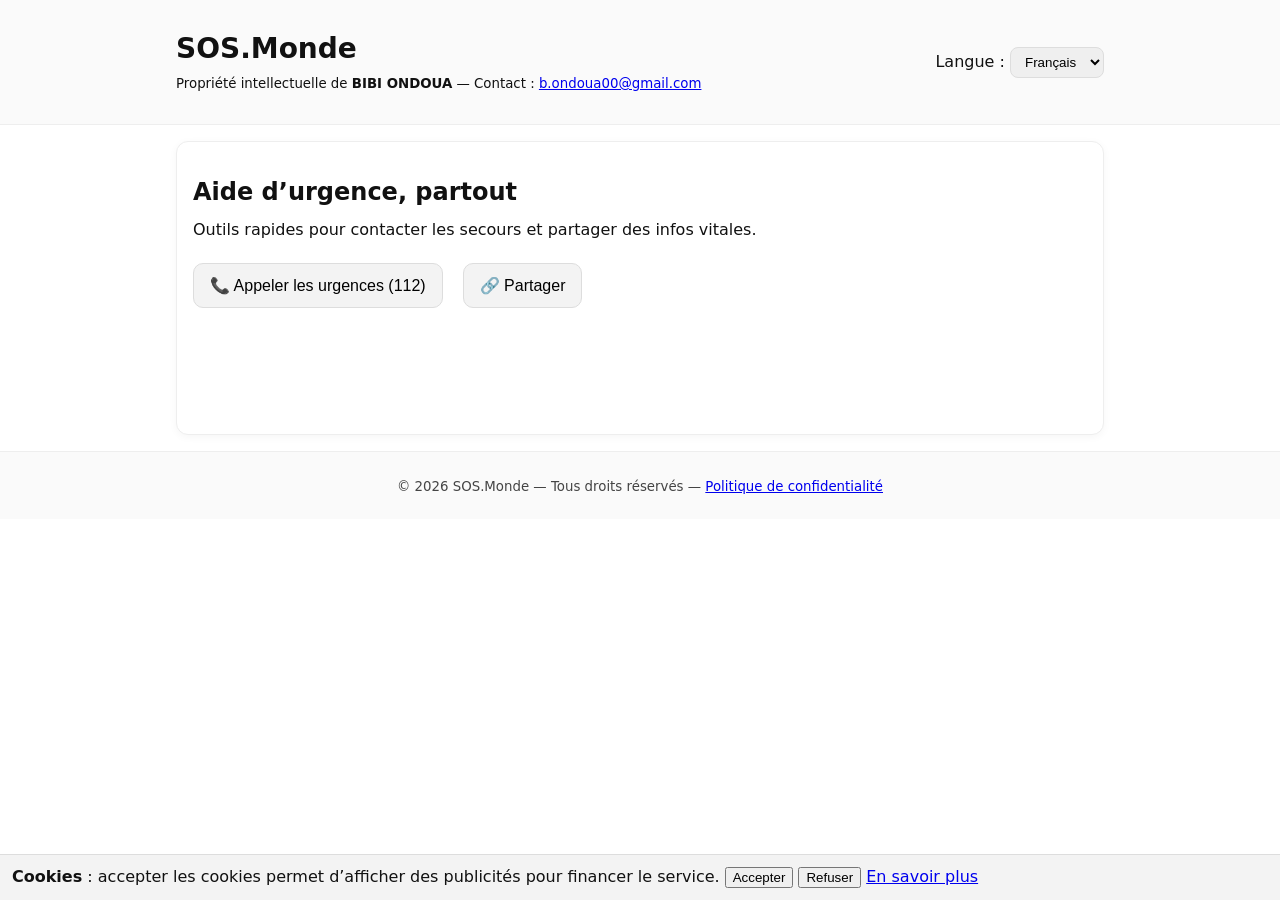
==== index.html @ e21b8f2f "Add files via upload" ====
<!doctype html>
<html lang="fr">
<head>
  <meta charset="utf-8" />
  <meta name="viewport" content="width=device-width, initial-scale=1" />
  <title>SOS.Monde – Aide d’urgence</title>
  <meta name="description" content="PWA d’urgence multilingue pour contacter rapidement les secours et partager des infos essentielles." />

  <!-- PWA -->
  <link rel="manifest" href="manifest.webmanifest">
  <meta name="theme-color" content="#ffffff">
  <link rel="icon" href="icons/icon-192.png">

  <!-- Vérifications Google (collez ici quand vous les aurez) -->
  <!-- <meta name="google-site-verification" content="COLLEZ_LE_CODE_ICI"> -->
  <!-- <meta name="google-adsense-account" content="ca-pub-XXXXXXXXXXXXXXXX"> -->

  <style>
    :root { color-scheme: light; }
    * { box-sizing: border-box; }
    body {
      margin: 0;
      font-family: system-ui, -apple-system, Segoe UI, Roboto, Arial, sans-serif;
      background: #ffffff;
      color: #111;
    }
    header {
      padding: 16px;
      border-bottom: 1px solid #eee;
      background: #fafafa;
    }
    .container { max-width: 960px; margin: 0 auto; padding: 16px; }
    h1 { margin: 0 0 8px; font-size: 28px; }
    main { padding: 24px 16px; }
    .card {
      background: #fff;
      border: 1px solid #eee;
      border-radius: 12px;
      padding: 16px;
      box-shadow: 0 2px 8px rgba(0,0,0,0.04);
    }
    button.primary {
      display: inline-block;
      margin: 8px 8px 0 0;
      padding: 12px 16px;
      font-size: 16px;
      border-radius: 10px;
      border: 1px solid #ddd;
      background: #f3f3f3;
      cursor: pointer;
    }
    button.primary:active { transform: translateY(1px); }
    footer {
      padding: 24px 16px;
      border-top: 1px solid #eee;
      color: #444;
      background: #fafafa;
      text-align: center;
    }
    #ads-area { min-height: 90px; }
    select { padding: 6px 10px; border-radius: 8px; border: 1px solid #ddd; }
    .row { display: flex; gap: 12px; flex-wrap: wrap; }
  </style>
</head>
<body>
  <header>
    <div class="container row" style="justify-content: space-between; align-items: center;">
      <div>
        <h1>SOS.Monde</h1>
        <small>Propriété intellectuelle de <strong>BIBI ONDOUA</strong> —
          Contact : <a href="mailto:b.ondoua00@gmail.com">b.ondoua00@gmail.com</a></small>
      </div>
      <div>
        <label for="lang">Langue :</label>
        <select id="lang" aria-label="Choisir la langue">
          <option value="fr" selected>Français</option>
          <option value="en">English</option>
          <option value="zh">中文</option>
          <option value="ja">日本語</option>
        </select>
      </div>
    </div>
  </header>

  <main class="container">
    <div class="card">
      <h2 id="t-title"></h2>
      <p id="t-desc" style="margin-top:-6px;"></p>

      <div class="row">
        <button class="primary" onclick="window.location.href='tel:112'">📞 Appeler les urgences (112)</button>
        <button class="primary" onclick="navigator.share ? navigator.share({title:'SOS.Monde', url:location.href}) : alert('Le partage n’est pas supporté par ce navigateur');">🔗 Partager</button>
      </div>

      <div id="ads-area" style="margin-top:20px;">
        <!-- Espace pub — AdSense ne se chargera que si l’utilisateur accepte le consentement ci-dessous -->
      </div>
    </div>
  </main>

  <footer>
    <small>&copy; <span id="year"></span> SOS.Monde — Tous droits réservés —
      <a href="privacy.html">Politique de confidentialité</a></small>
  </footer>

  <!-- i18n très simple -->
  <script>
    const i18n = {
      fr: { title: "Aide d’urgence, partout", desc: "Outils rapides pour contacter les secours et partager des infos vitales." },
      en: { title: "Emergency help, everywhere", desc: "Fast tools to contact emergency services and share vital info." },
      zh: { title: "全球紧急援助", desc: "快速联系急救服务，分享关键信息。" },
      ja: { title: "世界中で使える緊急支援", desc: "緊急連絡と重要情報の共有をすばやく。" }
    };
    function applyLang(l) {
      const t = i18n[l] || i18n.fr;
      document.getElementById('t-title').textContent = t.title;
      document.getElementById('t-desc').textContent  = t.desc;
      document.documentElement.lang = l;
      localStorage.setItem('lang', l);
    }
    const select = document.getElementById('lang');
    select.addEventListener('change', e => applyLang(e.target.value));
    applyLang(localStorage.getItem('lang') || 'fr');
    document.getElementById('year').textContent = new Date().getFullYear();
  </script>

  <!-- CMP minimal (consentement cookies) -->
  <div id="cmp" style="position:fixed;left:0;right:0;bottom:0;padding:12px;background:#f3f3f3;border-top:1px solid #ddd;display:none;">
    <strong>Cookies</strong> : accepter les cookies permet d’afficher des publicités pour financer le service.
    <button id="cmp-accept">Accepter</button>
    <button id="cmp-reject">Refuser</button>
    <a href="privacy.html">En savoir plus</a>
  </div>
  <script>
    const CMP_KEY = "sosmonde-consent";
    const consent = localStorage.getItem(CMP_KEY);
    const cmp = document.getElementById('cmp');
    if (consent === null) cmp.style.display = 'block';

    document.getElementById('cmp-accept').onclick = () => {
      localStorage.setItem(CMP_KEY, 'granted');
      cmp.style.display = 'none';
      loadAds();
    };
    document.getElementById('cmp-reject').onclick = () => {
      localStorage.setItem(CMP_KEY, 'denied');
      cmp.style.display = 'none';
    };

    // Charge AdSense UNIQUEMENT si consentement
    function loadAds() {
      if (localStorage.getItem(CMP_KEY) !== 'granted') return;
      const s = document.createElement('script');
      s.async = true;
      // Remplacez par votre ID AdSense : ca-pub-xxxxxxxxxxxxxxxx
      s.src = "https://pagead2.googlesyndication.com/pagead/js/adsbygoogle.js?client=ca-pub-XXXXXXXXXXXXXXXX";
      s.crossOrigin = "anonymous";
      document.head.appendChild(s);

      const ins = document.createElement('ins');
      ins.className = "adsbygoogle";
      ins.style.display = "block";
      // Remplacez par vos identifiants réels
      ins.setAttribute("data-ad-client", "ca-pub-XXXXXXXXXXXXXXXX");
      ins.setAttribute("data-ad-slot", "0000000000");
      ins.setAttribute("data-ad-format", "auto");
      ins.setAttribute("data-full-width-responsive", "true");
      document.getElementById('ads-area').appendChild(ins);

      (window.adsbygoogle = window.adsbygoogle || []).push({});
    }
    loadAds();
  </script>

  <!-- Service Worker (PWA / mode hors-ligne) -->
  <script>
    if ('serviceWorker' in navigator) {
      window.addEventListener('load', () => navigator.serviceWorker.register('sw.js'));
    }
  </script>
</body>
</html>
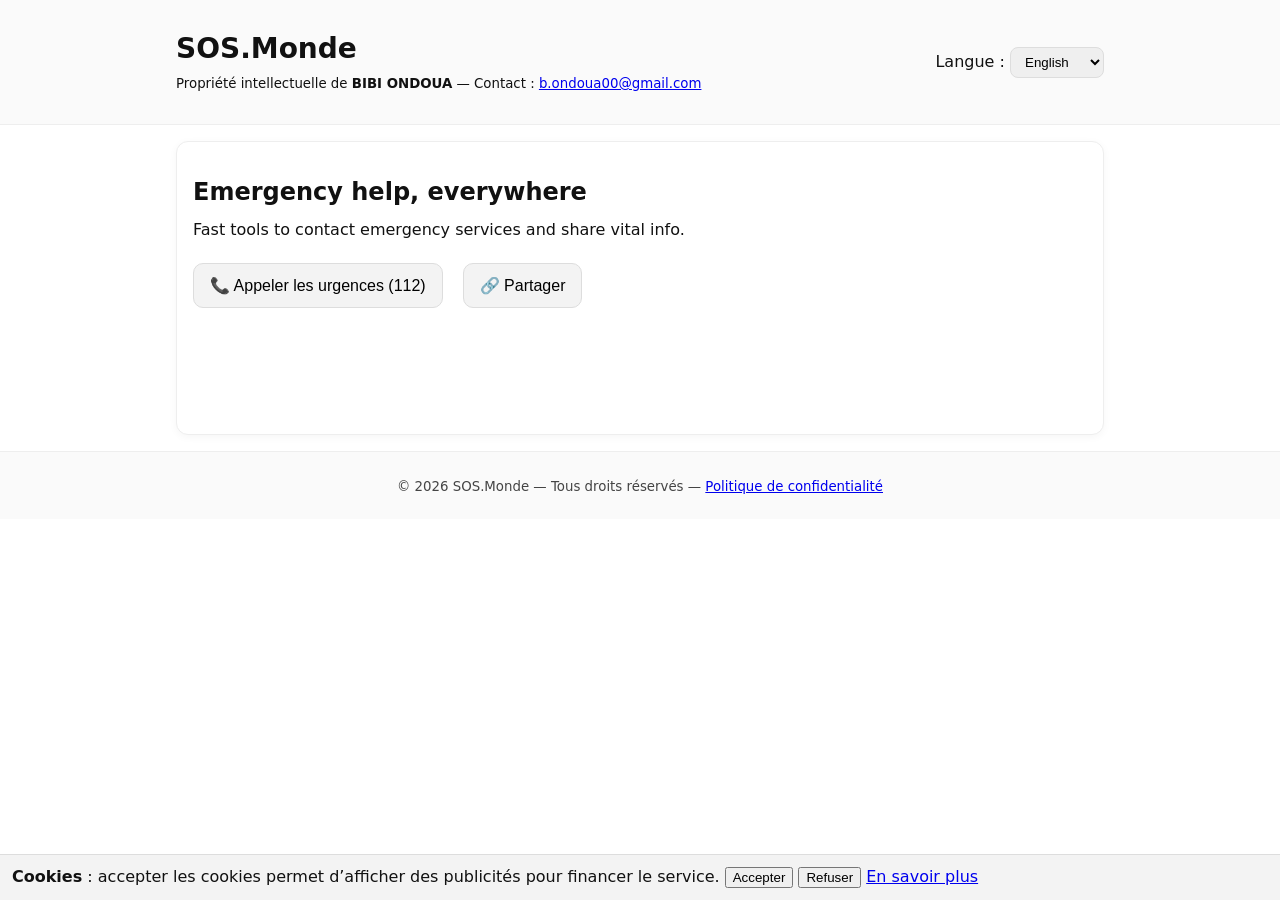
==== commit 2b8bf88c: "Update index.html" ====
--- a/index.html
+++ b/index.html
@@ -3,77 +3,56 @@
 <head>
   <meta charset="utf-8" />
   <meta name="viewport" content="width=device-width, initial-scale=1" />
-  <title>SOS.Monde – Aide d’urgence</title>
-  <meta name="description" content="PWA d’urgence multilingue pour contacter rapidement les secours et partager des infos essentielles." />
+
+  <!-- SEO de base -->
+  <title>SOS.Monde – Aide d’urgence, partout</title>
+  <meta name="description" content="Plateforme universelle d’aide d’urgence : appeler les secours locaux, partager des infos vitales, disponible dans de nombreuses langues." />
+  <link rel="canonical" href="https://860607.github.io/SOS-MONDE/" />
+
+  <!-- Open Graph (partage réseaux) -->
+  <meta property="og:type" content="website">
+  <meta property="og:url" content="https://860607.github.io/SOS-MONDE/">
+  <meta property="og:title" id="og-title" content="SOS.Monde – Aide d’urgence, partout">
+  <meta property="og:description" id="og-desc" content="Plateforme universelle d’aide d’urgence : appeler les secours locaux, partager des infos vitales.">
+  <meta property="og:image" content="https://860607.github.io/SOS-MONDE/icons/icon-512.png">
 
   <!-- PWA -->
   <link rel="manifest" href="manifest.webmanifest">
   <meta name="theme-color" content="#ffffff">
   <link rel="icon" href="icons/icon-192.png">
 
-  <!-- Vérifications Google (collez ici quand vous les aurez) -->
-  <!-- <meta name="google-site-verification" content="COLLEZ_LE_CODE_ICI"> -->
+  <!-- (Optionnel) Balises Google à coller quand tu les auras -->
+  <!-- <meta name="google-site-verification" content="COLLE_LE_CODE_ICI"> -->
   <!-- <meta name="google-adsense-account" content="ca-pub-XXXXXXXXXXXXXXXX"> -->
 
   <style>
     :root { color-scheme: light; }
     * { box-sizing: border-box; }
-    body {
-      margin: 0;
-      font-family: system-ui, -apple-system, Segoe UI, Roboto, Arial, sans-serif;
-      background: #ffffff;
-      color: #111;
-    }
-    header {
-      padding: 16px;
-      border-bottom: 1px solid #eee;
-      background: #fafafa;
-    }
-    .container { max-width: 960px; margin: 0 auto; padding: 16px; }
-    h1 { margin: 0 0 8px; font-size: 28px; }
-    main { padding: 24px 16px; }
-    .card {
-      background: #fff;
-      border: 1px solid #eee;
-      border-radius: 12px;
-      padding: 16px;
-      box-shadow: 0 2px 8px rgba(0,0,0,0.04);
-    }
-    button.primary {
-      display: inline-block;
-      margin: 8px 8px 0 0;
-      padding: 12px 16px;
-      font-size: 16px;
-      border-radius: 10px;
-      border: 1px solid #ddd;
-      background: #f3f3f3;
-      cursor: pointer;
-    }
-    button.primary:active { transform: translateY(1px); }
-    footer {
-      padding: 24px 16px;
-      border-top: 1px solid #eee;
-      color: #444;
-      background: #fafafa;
-      text-align: center;
-    }
-    #ads-area { min-height: 90px; }
-    select { padding: 6px 10px; border-radius: 8px; border: 1px solid #ddd; }
-    .row { display: flex; gap: 12px; flex-wrap: wrap; }
+    body { margin:0; font-family: system-ui,-apple-system,Segoe UI,Roboto,Arial,sans-serif; background:#fff; color:#111; }
+    header { padding:16px; border-bottom:1px solid #eee; background:#fafafa; }
+    .container { max-width:960px; margin:0 auto; padding:16px; }
+    h1 { margin:0 0 8px; font-size:28px; }
+    main { padding:24px 16px; }
+    .card { background:#fff; border:1px solid #eee; border-radius:12px; padding:16px; box-shadow:0 2px 8px rgba(0,0,0,.04); }
+    .row { display:flex; gap:12px; flex-wrap:wrap; }
+    button.primary { margin:8px 8px 0 0; padding:12px 16px; font-size:16px; border-radius:10px; border:1px solid #ddd; background:#f3f3f3; cursor:pointer; }
+    button.primary:active { transform:translateY(1px); }
+    footer { padding:24px 16px; border-top:1px solid #eee; color:#444; background:#fafafa; text-align:center; }
+    #ads-area { min-height:90px; }
+    select { padding:6px 10px; border-radius:8px; border:1px solid #ddd; }
   </style>
 </head>
 <body>
   <header>
-    <div class="container row" style="justify-content: space-between; align-items: center;">
+    <div class="container" style="display:flex;justify-content:space-between;align-items:center;gap:12px;">
       <div>
         <h1>SOS.Monde</h1>
-        <small>Propriété intellectuelle de <strong>BIBI ONDOUA</strong> —
-          Contact : <a href="mailto:b.ondoua00@gmail.com">b.ondoua00@gmail.com</a></small>
+        <small>Propriété intellectuelle de <strong>BIBI ONDOUA</strong> — Contact : <a href="mailto:b.ondoua00@gmail.com">b.ondoua00@gmail.com</a></small>
       </div>
       <div>
         <label for="lang">Langue :</label>
         <select id="lang" aria-label="Choisir la langue">
-          <option value="fr" selected>Français</option>
+          <option value="fr">Français</option>
           <option value="en">English</option>
           <option value="zh">中文</option>
           <option value="ja">日本語</option>
@@ -93,38 +72,89 @@
       </div>
 
       <div id="ads-area" style="margin-top:20px;">
-        <!-- Espace pub — AdSense ne se chargera que si l’utilisateur accepte le consentement ci-dessous -->
+        <!-- Espace pub — AdSense ne se chargera que si l’utilisateur accepte le consentement -->
       </div>
     </div>
   </main>
 
   <footer>
-    <small>&copy; <span id="year"></span> SOS.Monde — Tous droits réservés —
-      <a href="privacy.html">Politique de confidentialité</a></small>
+    <small>&copy; <span id="year"></span> SOS.Monde — Tous droits réservés — <a href="privacy.html">Politique de confidentialité</a></small>
   </footer>
 
-  <!-- i18n très simple -->
+  <!-- i18n + SEO dynamiques -->
   <script>
     const i18n = {
-      fr: { title: "Aide d’urgence, partout", desc: "Outils rapides pour contacter les secours et partager des infos vitales." },
-      en: { title: "Emergency help, everywhere", desc: "Fast tools to contact emergency services and share vital info." },
-      zh: { title: "全球紧急援助", desc: "快速联系急救服务，分享关键信息。" },
-      ja: { title: "世界中で使える緊急支援", desc: "緊急連絡と重要情報の共有をすばやく。" }
+      fr: {
+        uiTitle: "Aide d’urgence, partout",
+        uiDesc:  "Outils rapides pour contacter les secours et partager des infos vitales.",
+        seoTitle: "SOS.Monde – Aide d’urgence, partout",
+        seoDesc:  "Plateforme universelle d’aide d’urgence : appeler les secours locaux, partager des infos vitales."
+      },
+      en: {
+        uiTitle: "Emergency help, everywhere",
+        uiDesc:  "Fast tools to contact emergency services and share vital info.",
+        seoTitle: "SOS.Monde – Global emergency help",
+        seoDesc:  "Universal emergency help platform: call local emergency numbers and share vital information."
+      },
+      zh: {
+        uiTitle: "全球紧急援助",
+        uiDesc:  "快速联系急救服务，分享关键信息。",
+        seoTitle: "SOS.Monde – 全球紧急援助",
+        seoDesc:  "通用紧急援助平台：联系本地急救号码并共享重要信息。"
+      },
+      ja: {
+        uiTitle: "世界中で使える緊急支援",
+        uiDesc:  "緊急連絡と重要情報の共有をすばやく。",
+        seoTitle: "SOS.Monde – 世界の緊急支援",
+        seoDesc:  "緊急連絡と重要情報共有のためのユニバーサルプラットフォーム。"
+      }
     };
-    function applyLang(l) {
-      const t = i18n[l] || i18n.fr;
-      document.getElementById('t-title').textContent = t.title;
-      document.getElementById('t-desc').textContent  = t.desc;
+
+    const supported = Object.keys(i18n);
+
+    // utilitaires
+    const $ = sel => document.querySelector(sel);
+    function setSEO(lang) {
+      const t = i18n[lang] || i18n.en;
+      document.title = t.seoTitle;
+      let md = document.querySelector('meta[name="description"]');
+      if (!md) { md = document.createElement('meta'); md.name = 'description'; document.head.appendChild(md); }
+      md.setAttribute('content', t.seoDesc);
+      $('#og-title')?.setAttribute('content', t.seoTitle);
+      $('#og-desc')?.setAttribute('content', t.seoDesc);
+    }
+    function applyLang(lang) {
+      const l = supported.includes(lang) ? lang : 'en';
+      const t = i18n[l];
       document.documentElement.lang = l;
+      $('#t-title').textContent = t.uiTitle;
+      $('#t-desc').textContent  = t.uiDesc;
+      setSEO(l);
       localStorage.setItem('lang', l);
-    }
-    const select = document.getElementById('lang');
-    select.addEventListener('change', e => applyLang(e.target.value));
-    applyLang(localStorage.getItem('lang') || 'fr');
-    document.getElementById('year').textContent = new Date().getFullYear();
+      // Met à jour l’URL avec ?lang=xx (utile pour partager un lien dans une langue)
+      const url = new URL(window.location);
+      url.searchParams.set('lang', l);
+      history.replaceState({}, '', url);
+      // Met à jour le select
+      const sel = $('#lang'); if (sel) sel.value = l;
+    }
+
+    // Détection : URL > mémoire locale > langue navigateur
+    const urlLang = new URL(location.href).searchParams.get('lang');
+    const saved   = localStorage.getItem('lang');
+    const browser = ((navigator.languages && navigator.languages[0]) || navigator.language || 'en').slice(0,2).toLowerCase();
+    const initial = urlLang && supported.includes(urlLang) ? urlLang
+                    : saved && supported.includes(saved) ? saved
+                    : supported.includes(browser) ? browser
+                    : 'en';
+    applyLang(initial);
+
+    // Changement manuel
+    $('#lang').addEventListener('change', e => applyLang(e.target.value));
+    $('#year').textContent = new Date().getFullYear();
   </script>
 
-  <!-- CMP minimal (consentement cookies) -->
+  <!-- CMP (consentement) + chargement AdSense si accepté -->
   <div id="cmp" style="position:fixed;left:0;right:0;bottom:0;padding:12px;background:#f3f3f3;border-top:1px solid #ddd;display:none;">
     <strong>Cookies</strong> : accepter les cookies permet d’afficher des publicités pour financer le service.
     <button id="cmp-accept">Accepter</button>
@@ -147,12 +177,10 @@
       cmp.style.display = 'none';
     };
 
-    // Charge AdSense UNIQUEMENT si consentement
     function loadAds() {
       if (localStorage.getItem(CMP_KEY) !== 'granted') return;
       const s = document.createElement('script');
       s.async = true;
-      // Remplacez par votre ID AdSense : ca-pub-xxxxxxxxxxxxxxxx
       s.src = "https://pagead2.googlesyndication.com/pagead/js/adsbygoogle.js?client=ca-pub-XXXXXXXXXXXXXXXX";
       s.crossOrigin = "anonymous";
       document.head.appendChild(s);
@@ -160,7 +188,6 @@
       const ins = document.createElement('ins');
       ins.className = "adsbygoogle";
       ins.style.display = "block";
-      // Remplacez par vos identifiants réels
       ins.setAttribute("data-ad-client", "ca-pub-XXXXXXXXXXXXXXXX");
       ins.setAttribute("data-ad-slot", "0000000000");
       ins.setAttribute("data-ad-format", "auto");
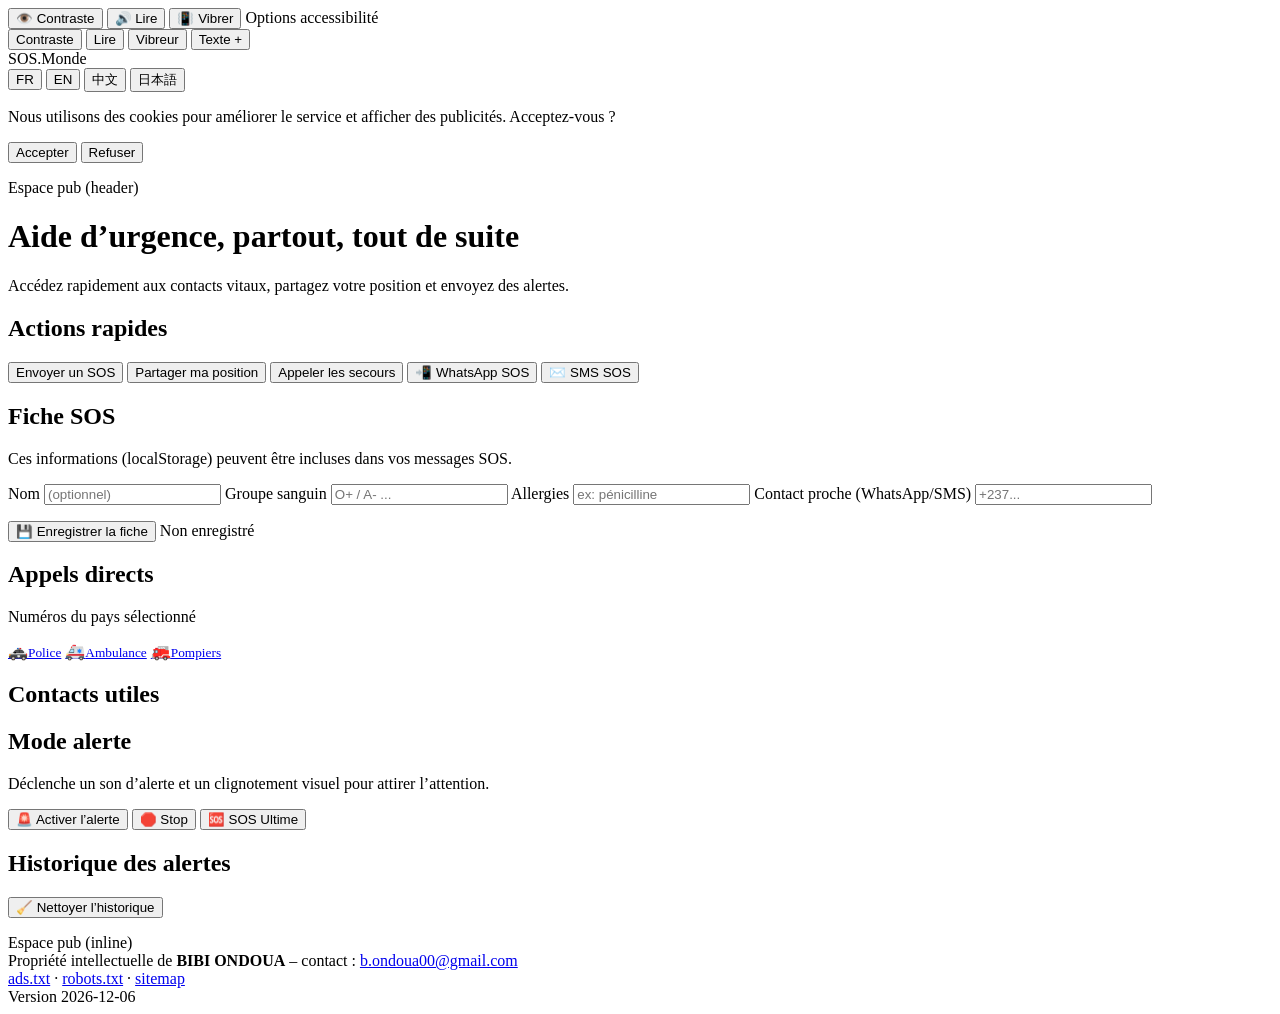
==== commit 6b772349: "Add files via upload" ====
--- a/index.html
+++ b/index.html
@@ -1,209 +1,159 @@
 <!doctype html>
 <html lang="fr">
 <head>
-  <meta charset="utf-8" />
-  <meta name="viewport" content="width=device-width, initial-scale=1" />
+  <meta charset="utf-8">
+  <meta name="viewport" content="width=device-width,initial-scale=1">
+  <title>SOS.Monde – Aide d’urgence</title>
+  <meta name="description" content="PWA d’urgence multilingue pour signaler, alerter et accéder rapidement aux contacts utiles.">
+  <link rel="manifest" href="/manifest.json">
+  <meta name="theme-color" content="#ffffff">
+  <link rel="icon" href="/assets/img/icon-192.png">
+  <link rel="apple-touch-icon" href="/assets/img/icon-192.png">
+  <link rel="stylesheet" href="/assets/css/styles.css">
 
-  <!-- SEO de base -->
-  <title>SOS.Monde – Aide d’urgence, partout</title>
-  <meta name="description" content="Plateforme universelle d’aide d’urgence : appeler les secours locaux, partager des infos vitales, disponible dans de nombreuses langues." />
-  <link rel="canonical" href="https://860607.github.io/SOS-MONDE/" />
+  <!-- Google AdSense (remplacez par votre ca-pub) -->
+  <!--
+  <script async src="https://pagead2.googlesyndication.com/pagead/js/adsbygoogle.js?client=ca-pub-XXXXXXXXXXXXXXXX"
+          crossorigin="anonymous"></script>
+  -->
 
-  <!-- Open Graph (partage réseaux) -->
-  <meta property="og:type" content="website">
-  <meta property="og:url" content="https://860607.github.io/SOS-MONDE/">
-  <meta property="og:title" id="og-title" content="SOS.Monde – Aide d’urgence, partout">
-  <meta property="og:description" id="og-desc" content="Plateforme universelle d’aide d’urgence : appeler les secours locaux, partager des infos vitales.">
-  <meta property="og:image" content="https://860607.github.io/SOS-MONDE/icons/icon-512.png">
-
-  <!-- PWA -->
-  <link rel="manifest" href="manifest.webmanifest">
-  <meta name="theme-color" content="#ffffff">
-  <link rel="icon" href="icons/icon-192.png">
-
-  <!-- (Optionnel) Balises Google à coller quand tu les auras -->
-  <!-- <meta name="google-site-verification" content="COLLE_LE_CODE_ICI"> -->
-  <!-- <meta name="google-adsense-account" content="ca-pub-XXXXXXXXXXXXXXXX"> -->
-
-  <style>
-    :root { color-scheme: light; }
-    * { box-sizing: border-box; }
-    body { margin:0; font-family: system-ui,-apple-system,Segoe UI,Roboto,Arial,sans-serif; background:#fff; color:#111; }
-    header { padding:16px; border-bottom:1px solid #eee; background:#fafafa; }
-    .container { max-width:960px; margin:0 auto; padding:16px; }
-    h1 { margin:0 0 8px; font-size:28px; }
-    main { padding:24px 16px; }
-    .card { background:#fff; border:1px solid #eee; border-radius:12px; padding:16px; box-shadow:0 2px 8px rgba(0,0,0,.04); }
-    .row { display:flex; gap:12px; flex-wrap:wrap; }
-    button.primary { margin:8px 8px 0 0; padding:12px 16px; font-size:16px; border-radius:10px; border:1px solid #ddd; background:#f3f3f3; cursor:pointer; }
-    button.primary:active { transform:translateY(1px); }
-    footer { padding:24px 16px; border-top:1px solid #eee; color:#444; background:#fafafa; text-align:center; }
-    #ads-area { min-height:90px; }
-    select { padding:6px 10px; border-radius:8px; border:1px solid #ddd; }
-  </style>
+  <script>
+    // Configuration simple
+    window.SOS = {
+      ads: {
+        client: "ca-pub-XXXXXXXXXXXXXXXX", // <- remplacez par votre ID
+        slots: {
+          header: "0000000000",
+          inline: "0000000001"
+        }
+      }
+    };
+  </script>
 </head>
 <body>
-  <header>
-    <div class="container" style="display:flex;justify-content:space-between;align-items:center;gap:12px;">
-      <div>
-        <h1>SOS.Monde</h1>
-        <small>Propriété intellectuelle de <strong>BIBI ONDOUA</strong> — Contact : <a href="mailto:b.ondoua00@gmail.com">b.ondoua00@gmail.com</a></small>
-      </div>
-      <div>
-        <label for="lang">Langue :</label>
-        <select id="lang" aria-label="Choisir la langue">
-          <option value="fr">Français</option>
-          <option value="en">English</option>
-          <option value="zh">中文</option>
-          <option value="ja">日本語</option>
-        </select>
+  <div id="a11y-bar" class="a11y-bar">
+    <button id="a11y-contrast">👁️ Contraste</button>
+    <button id="a11y-tts">🔊 Lire</button>
+    <button id="a11y-vibrate">📳 Vibrer</button>
+    <span class="muted">Options accessibilité</span>
+  </div>
+
+  
+  <div class="a11ybar" id="a11ybar" role="region" aria-label="Options d’accessibilité">
+    <button id="a11y-contrast" title="Contraste élevé"><img src="/assets/img/icons/contrast.svg" alt="">Contraste</button>
+    <button id="a11y-tts" title="Lecture vocale"><img src="/assets/img/icons/speak.svg" alt="">Lire</button>
+    <button id="a11y-vibe" title="Vibration test"><img src="/assets/img/icons/vibrate.svg" alt="">Vibreur</button>
+    <button id="a11y-font" title="Texte grandi"><img src="/assets/img/icons/font.svg" alt="">Texte +</button>
+  </div>
+  <div aria-live="polite" class="visually-hidden" id="live"></div>
+
+  <nav>
+    <div class="inner">
+      <div class="logo">SOS.Monde</div>
+      <div class="langs">
+        <button data-lang="fr">FR</button>
+        <button data-lang="en">EN</button>
+        <button data-lang="zh">中文</button>
+        <button data-lang="ja">日本語</button>
       </div>
     </div>
-  </header>
+  </nav>
 
-  <main class="container">
+  <div class="container">
+    <div id="cmp" class="banner" role="region" aria-label="Consentement">
+      <p id="cmp-text">Nous utilisons des cookies pour améliorer le service et afficher des publicités. Acceptez-vous ?</p>
+      <p>
+        <button id="cmp-accept">Accepter</button>
+        <button id="cmp-decline">Refuser</button>
+      </p>
+    </div>
+
+    <!-- Header Ad placeholder -->
+    <div class="ads" id="ad-header">Espace pub (header)</div>
+
     <div class="card">
-      <h2 id="t-title"></h2>
-      <p id="t-desc" style="margin-top:-6px;"></p>
+      <h1 data-i18n="headline">Aide d’urgence, partout, tout de suite</h1>
+      <p data-i18n="tagline">Accédez rapidement aux contacts vitaux, partagez votre position et envoyez des alertes.</p>
 
-      <div class="row">
-        <button class="primary" onclick="window.location.href='tel:112'">📞 Appeler les urgences (112)</button>
-        <button class="primary" onclick="navigator.share ? navigator.share({title:'SOS.Monde', url:location.href}) : alert('Le partage n’est pas supporté par ce navigateur');">🔗 Partager</button>
+      <div class="card">
+        <h2 data-i18n="quickActions">Actions rapides</h2>
+        <p>
+          <button id="btn-sos" data-i18n="btnSOS">Envoyer un SOS</button>
+          <button id="btn-location" data-i18n="btnLocation">Partager ma position</button>
+          <button id="btn-call" data-i18n="btnCall">Appeler les secours</button>
+          <button id="btn-whatsapp">📲 WhatsApp SOS</button>
+          <button id="btn-sms">✉️ SMS SOS</button>
+        </p>
+        <p id="out"></p>
       </div>
 
-      <div id="ads-area" style="margin-top:20px;">
-        <!-- Espace pub — AdSense ne se chargera que si l’utilisateur accepte le consentement -->
+      
+    <div class="grid">
+      <div class="card" id="profile-card">
+        <h2 class="section-title"><img src="/assets/img/icons/access.svg" alt="">Fiche SOS</h2>
+        <p class="muted">Ces informations (localStorage) peuvent être incluses dans vos messages SOS.</p>
+        <div class="form">
+          <label>Nom <input id="p-name" type="text" placeholder="(optionnel)"></label>
+          <label>Groupe sanguin <input id="p-blood" type="text" placeholder="O+ / A- ..."></label>
+          <label>Allergies <input id="p-allergy" type="text" placeholder="ex: pénicilline"></label>
+          <label>Contact proche (WhatsApp/SMS) <input id="p-ice" type="tel" placeholder="+237..."></label>
+        </div>
+        <p><button class="button" id="save-profile">💾 Enregistrer la fiche</button> <span id="save-status" class="badge">Non enregistré</span></p>
+      </div>
+
+      <div class="card" id="big-buttons">
+        <h2 class="section-title"><img src="/assets/img/icons/police.svg" alt="">Appels directs</h2>
+        <p class="muted">Numéros du pays sélectionné</p>
+        <div class="bigbtns">
+          <a id="call-police" class="bigbtn" href="#"><span>🚓</span><small>Police</small></a>
+          <a id="call-ambulance" class="bigbtn" href="#"><span>🚑</span><small>Ambulance</small></a>
+          <a id="call-fire" class="bigbtn" href="#"><span>🚒</span><small>Pompiers</small></a>
+        </div>
       </div>
     </div>
-  </main>
 
-  <footer>
-    <small>&copy; <span id="year"></span> SOS.Monde — Tous droits réservés — <a href="privacy.html">Politique de confidentialité</a></small>
-  </footer>
+    <div class="card" id="contacts-card">
+      <h2 class="section-title"><img src="/assets/img/icons/ambulance.svg" alt="">Contacts utiles</h2>
+      <div id="contacts-list" class="contactlist"></div>
+    </div>
 
-  <!-- i18n + SEO dynamiques -->
-  <script>
-    const i18n = {
-      fr: {
-        uiTitle: "Aide d’urgence, partout",
-        uiDesc:  "Outils rapides pour contacter les secours et partager des infos vitales.",
-        seoTitle: "SOS.Monde – Aide d’urgence, partout",
-        seoDesc:  "Plateforme universelle d’aide d’urgence : appeler les secours locaux, partager des infos vitales."
-      },
-      en: {
-        uiTitle: "Emergency help, everywhere",
-        uiDesc:  "Fast tools to contact emergency services and share vital info.",
-        seoTitle: "SOS.Monde – Global emergency help",
-        seoDesc:  "Universal emergency help platform: call local emergency numbers and share vital information."
-      },
-      zh: {
-        uiTitle: "全球紧急援助",
-        uiDesc:  "快速联系急救服务，分享关键信息。",
-        seoTitle: "SOS.Monde – 全球紧急援助",
-        seoDesc:  "通用紧急援助平台：联系本地急救号码并共享重要信息。"
-      },
-      ja: {
-        uiTitle: "世界中で使える緊急支援",
-        uiDesc:  "緊急連絡と重要情報の共有をすばやく。",
-        seoTitle: "SOS.Monde – 世界の緊急支援",
-        seoDesc:  "緊急連絡と重要情報共有のためのユニバーサルプラットフォーム。"
-      }
-    };
+    <div class="card" id="alert-card">
+      <h2 class="section-title"><img src="/assets/img/icons/sos.svg" alt="">Mode alerte</h2>
+      <p class="muted">Déclenche un son d’alerte et un clignotement visuel pour attirer l’attention.</p>
+      <p>
+        <button id="btn-alert-on" class="button">🚨 Activer l’alerte</button>
+        <button id="btn-alert-off" class="button">🛑 Stop</button>
+        <button id="btn-ultimate" class="button">🆘 SOS Ultime</button>
+      </p>
+      <audio id="siren" loop></audio>
+    </div>
 
-    const supported = Object.keys(i18n);
+    <div class="card" id="journal-card">
+      <h2 class="section-title"><img src="/assets/img/icons/sms.svg" alt="">Historique des alertes</h2>
+      <div id="journal"></div>
+      <p><button id="journal-clear" class="button">🧹 Nettoyer l’historique</button></p>
+    </div>
+    
+      <!-- Inline Ad placeholder -->
+      <div class="ads" id="ad-inline">Espace pub (inline)</div>
+    </div>
 
-    // utilitaires
-    const $ = sel => document.querySelector(sel);
-    function setSEO(lang) {
-      const t = i18n[lang] || i18n.en;
-      document.title = t.seoTitle;
-      let md = document.querySelector('meta[name="description"]');
-      if (!md) { md = document.createElement('meta'); md.name = 'description'; document.head.appendChild(md); }
-      md.setAttribute('content', t.seoDesc);
-      $('#og-title')?.setAttribute('content', t.seoTitle);
-      $('#og-desc')?.setAttribute('content', t.seoDesc);
-    }
-    function applyLang(lang) {
-      const l = supported.includes(lang) ? lang : 'en';
-      const t = i18n[l];
-      document.documentElement.lang = l;
-      $('#t-title').textContent = t.uiTitle;
-      $('#t-desc').textContent  = t.uiDesc;
-      setSEO(l);
-      localStorage.setItem('lang', l);
-      // Met à jour l’URL avec ?lang=xx (utile pour partager un lien dans une langue)
-      const url = new URL(window.location);
-      url.searchParams.set('lang', l);
-      history.replaceState({}, '', url);
-      // Met à jour le select
-      const sel = $('#lang'); if (sel) sel.value = l;
-    }
+    <footer>
+      <div>Propriété intellectuelle de <strong>BIBI ONDOUA</strong> – contact : <a href="mailto:b.ondoua00@gmail.com">b.ondoua00@gmail.com</a></div>
+      <div><a href="/ads.txt">ads.txt</a> · <a href="/robots.txt">robots.txt</a> · <a href="/sitemap.xml">sitemap</a></div>
+      <div>Version <span id="ver"></span></div>
+    </footer>
+  </div>
 
-    // Détection : URL > mémoire locale > langue navigateur
-    const urlLang = new URL(location.href).searchParams.get('lang');
-    const saved   = localStorage.getItem('lang');
-    const browser = ((navigator.languages && navigator.languages[0]) || navigator.language || 'en').slice(0,2).toLowerCase();
-    const initial = urlLang && supported.includes(urlLang) ? urlLang
-                    : saved && supported.includes(saved) ? saved
-                    : supported.includes(browser) ? browser
-                    : 'en';
-    applyLang(initial);
-
-    // Changement manuel
-    $('#lang').addEventListener('change', e => applyLang(e.target.value));
-    $('#year').textContent = new Date().getFullYear();
-  </script>
-
-  <!-- CMP (consentement) + chargement AdSense si accepté -->
-  <div id="cmp" style="position:fixed;left:0;right:0;bottom:0;padding:12px;background:#f3f3f3;border-top:1px solid #ddd;display:none;">
-    <strong>Cookies</strong> : accepter les cookies permet d’afficher des publicités pour financer le service.
-    <button id="cmp-accept">Accepter</button>
-    <button id="cmp-reject">Refuser</button>
-    <a href="privacy.html">En savoir plus</a>
-  </div>
-  <script>
-    const CMP_KEY = "sosmonde-consent";
-    const consent = localStorage.getItem(CMP_KEY);
-    const cmp = document.getElementById('cmp');
-    if (consent === null) cmp.style.display = 'block';
-
-    document.getElementById('cmp-accept').onclick = () => {
-      localStorage.setItem(CMP_KEY, 'granted');
-      cmp.style.display = 'none';
-      loadAds();
-    };
-    document.getElementById('cmp-reject').onclick = () => {
-      localStorage.setItem(CMP_KEY, 'denied');
-      cmp.style.display = 'none';
-    };
-
-    function loadAds() {
-      if (localStorage.getItem(CMP_KEY) !== 'granted') return;
-      const s = document.createElement('script');
-      s.async = true;
-      s.src = "https://pagead2.googlesyndication.com/pagead/js/adsbygoogle.js?client=ca-pub-XXXXXXXXXXXXXXXX";
-      s.crossOrigin = "anonymous";
-      document.head.appendChild(s);
-
-      const ins = document.createElement('ins');
-      ins.className = "adsbygoogle";
-      ins.style.display = "block";
-      ins.setAttribute("data-ad-client", "ca-pub-XXXXXXXXXXXXXXXX");
-      ins.setAttribute("data-ad-slot", "0000000000");
-      ins.setAttribute("data-ad-format", "auto");
-      ins.setAttribute("data-full-width-responsive", "true");
-      document.getElementById('ads-area').appendChild(ins);
-
-      (window.adsbygoogle = window.adsbygoogle || []).push({});
-    }
-    loadAds();
-  </script>
-
-  <!-- Service Worker (PWA / mode hors-ligne) -->
+  <script src="/assets/js/i18n.js"></script>
+  <script src="/assets/js/emergency.js"></script>
+  <script src="/assets/js/country-flags.js"></script>
+  <script src="/assets/js/app.js"></script>
   <script>
     if ('serviceWorker' in navigator) {
-      window.addEventListener('load', () => navigator.serviceWorker.register('sw.js'));
+      window.addEventListener('load', () => navigator.serviceWorker.register('/sw.js'));
     }
+    document.getElementById('ver').textContent = new Date().toISOString().slice(0,10);
   </script>
 </body>
 </html>
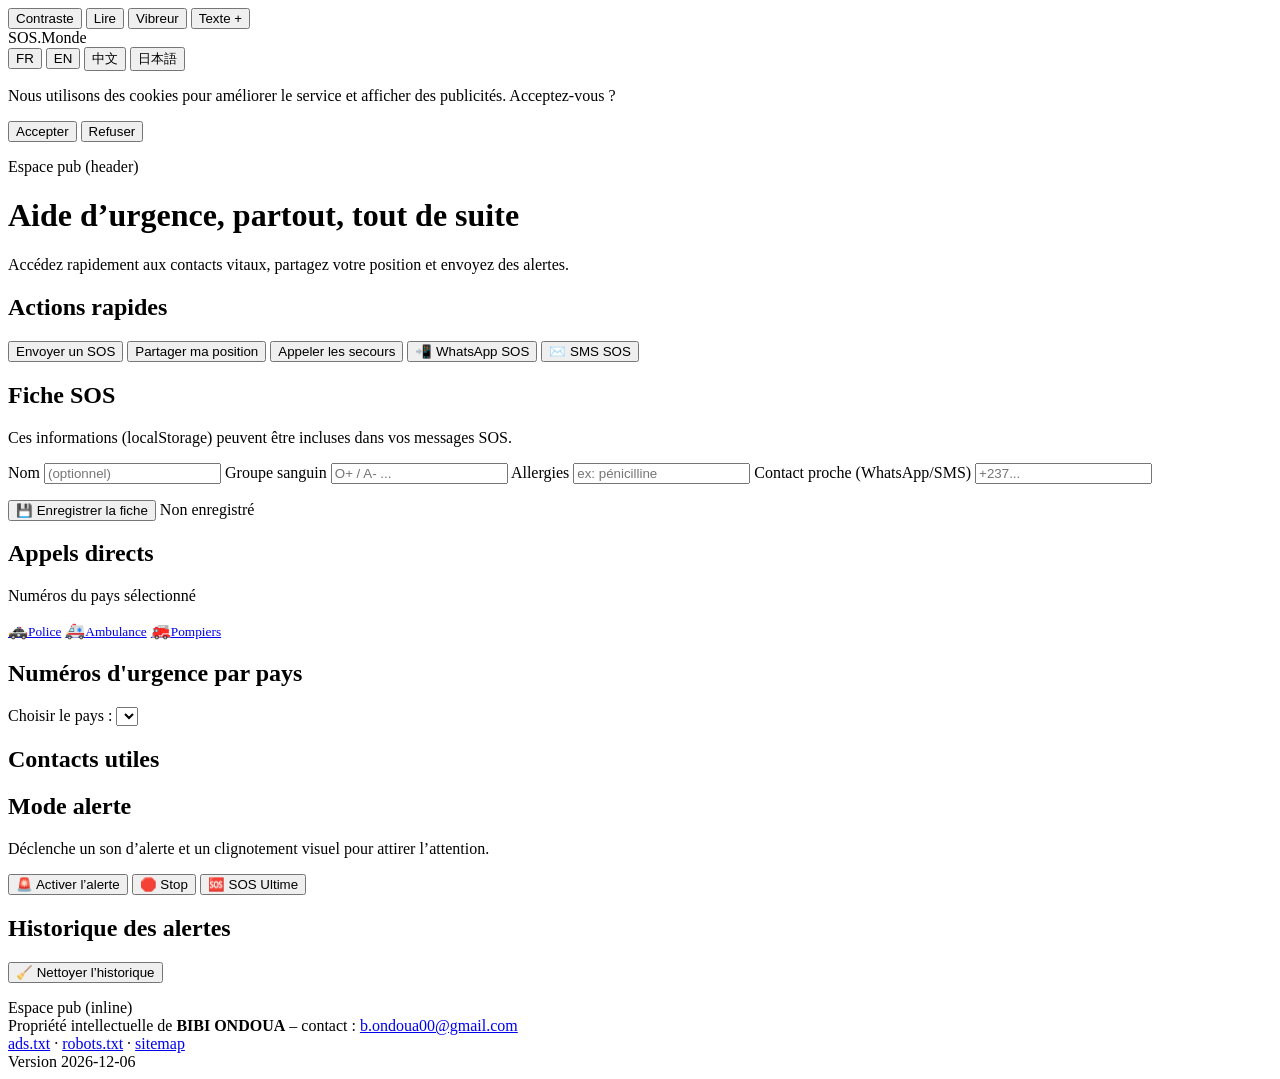
==== commit 60b73d89: "Add files via upload" ====
--- a/index.html
+++ b/index.html
@@ -5,45 +5,19 @@
   <meta name="viewport" content="width=device-width,initial-scale=1">
   <title>SOS.Monde – Aide d’urgence</title>
   <meta name="description" content="PWA d’urgence multilingue pour signaler, alerter et accéder rapidement aux contacts utiles.">
-  <link rel="manifest" href="/manifest.json">
+  <link rel="manifest" href="manifest.json">
   <meta name="theme-color" content="#ffffff">
-  <link rel="icon" href="/assets/img/icon-192.png">
-  <link rel="apple-touch-icon" href="/assets/img/icon-192.png">
-  <link rel="stylesheet" href="/assets/css/styles.css">
-
-  <!-- Google AdSense (remplacez par votre ca-pub) -->
-  <!--
-  <script async src="https://pagead2.googlesyndication.com/pagead/js/adsbygoogle.js?client=ca-pub-XXXXXXXXXXXXXXXX"
-          crossorigin="anonymous"></script>
-  -->
-
-  <script>
-    // Configuration simple
-    window.SOS = {
-      ads: {
-        client: "ca-pub-XXXXXXXXXXXXXXXX", // <- remplacez par votre ID
-        slots: {
-          header: "0000000000",
-          inline: "0000000001"
-        }
-      }
-    };
-  </script>
+  <link rel="icon" href="assets/img/icon-192.png">
+  <link rel="apple-touch-icon" href="assets/img/icon-192.png">
+  <link rel="stylesheet" href="assets/css/styles.css">
+  <script>window.SOS={ads:{client:"ca-pub-XXXXXXXXXXXXXXXX",slots:{header:"0000000000",inline:"0000000001"}}};</script>
 </head>
 <body>
-  <div id="a11y-bar" class="a11y-bar">
-    <button id="a11y-contrast">👁️ Contraste</button>
-    <button id="a11y-tts">🔊 Lire</button>
-    <button id="a11y-vibrate">📳 Vibrer</button>
-    <span class="muted">Options accessibilité</span>
-  </div>
-
-  
   <div class="a11ybar" id="a11ybar" role="region" aria-label="Options d’accessibilité">
-    <button id="a11y-contrast" title="Contraste élevé"><img src="/assets/img/icons/contrast.svg" alt="">Contraste</button>
-    <button id="a11y-tts" title="Lecture vocale"><img src="/assets/img/icons/speak.svg" alt="">Lire</button>
-    <button id="a11y-vibe" title="Vibration test"><img src="/assets/img/icons/vibrate.svg" alt="">Vibreur</button>
-    <button id="a11y-font" title="Texte grandi"><img src="/assets/img/icons/font.svg" alt="">Texte +</button>
+    <button id="a11y-contrast" title="Contraste élevé">Contraste</button>
+    <button id="a11y-tts" title="Lecture vocale">Lire</button>
+    <button id="a11y-vibe" title="Vibration test">Vibreur</button>
+    <button id="a11y-font" title="Texte grandi">Texte +</button>
   </div>
   <div aria-live="polite" class="visually-hidden" id="live"></div>
 
@@ -59,7 +33,7 @@
     </div>
   </nav>
 
-  <div class="container">
+  <div class="container focus-ring">
     <div id="cmp" class="banner" role="region" aria-label="Consentement">
       <p id="cmp-text">Nous utilisons des cookies pour améliorer le service et afficher des publicités. Acceptez-vous ?</p>
       <p>
@@ -68,7 +42,6 @@
       </p>
     </div>
 
-    <!-- Header Ad placeholder -->
     <div class="ads" id="ad-header">Espace pub (header)</div>
 
     <div class="card">
@@ -78,19 +51,19 @@
       <div class="card">
         <h2 data-i18n="quickActions">Actions rapides</h2>
         <p>
-          <button id="btn-sos" data-i18n="btnSOS">Envoyer un SOS</button>
-          <button id="btn-location" data-i18n="btnLocation">Partager ma position</button>
-          <button id="btn-call" data-i18n="btnCall">Appeler les secours</button>
-          <button id="btn-whatsapp">📲 WhatsApp SOS</button>
-          <button id="btn-sms">✉️ SMS SOS</button>
+          <button id="btn-sos" class="button" data-i18n="btnSOS">Envoyer un SOS</button>
+          <button id="btn-location" class="button" data-i18n="btnLocation">Partager ma position</button>
+          <button id="btn-call" class="button" data-i18n="btnCall">Appeler les secours</button>
+          <button id="btn-whatsapp" class="button" data-i18n="btnWhatsApp">📲 WhatsApp SOS</button>
+          <button id="btn-sms" class="button" data-i18n="btnSMS">✉️ SMS SOS</button>
         </p>
         <p id="out"></p>
       </div>
+    </div>
 
-      
     <div class="grid">
       <div class="card" id="profile-card">
-        <h2 class="section-title"><img src="/assets/img/icons/access.svg" alt="">Fiche SOS</h2>
+        <h2 class="section-title">Fiche SOS</h2>
         <p class="muted">Ces informations (localStorage) peuvent être incluses dans vos messages SOS.</p>
         <div class="form">
           <label>Nom <input id="p-name" type="text" placeholder="(optionnel)"></label>
@@ -102,7 +75,7 @@
       </div>
 
       <div class="card" id="big-buttons">
-        <h2 class="section-title"><img src="/assets/img/icons/police.svg" alt="">Appels directs</h2>
+        <h2 class="section-title">Appels directs</h2>
         <p class="muted">Numéros du pays sélectionné</p>
         <div class="bigbtns">
           <a id="call-police" class="bigbtn" href="#"><span>🚓</span><small>Police</small></a>
@@ -112,13 +85,20 @@
       </div>
     </div>
 
+    <div class="card">
+      <h2 class="section-title">Numéros d'urgence par pays</h2>
+      <p><label for="countrySel">Choisir le pays :</label>
+      <select id="countrySel"></select></p>
+      <div id="nums"></div>
+    </div>
+
     <div class="card" id="contacts-card">
-      <h2 class="section-title"><img src="/assets/img/icons/ambulance.svg" alt="">Contacts utiles</h2>
+      <h2 class="section-title">Contacts utiles</h2>
       <div id="contacts-list" class="contactlist"></div>
     </div>
 
     <div class="card" id="alert-card">
-      <h2 class="section-title"><img src="/assets/img/icons/sos.svg" alt="">Mode alerte</h2>
+      <h2 class="section-title">Mode alerte</h2>
       <p class="muted">Déclenche un son d’alerte et un clignotement visuel pour attirer l’attention.</p>
       <p>
         <button id="btn-alert-on" class="button">🚨 Activer l’alerte</button>
@@ -129,29 +109,27 @@
     </div>
 
     <div class="card" id="journal-card">
-      <h2 class="section-title"><img src="/assets/img/icons/sms.svg" alt="">Historique des alertes</h2>
+      <h2 class="section-title">Historique des alertes</h2>
       <div id="journal"></div>
       <p><button id="journal-clear" class="button">🧹 Nettoyer l’historique</button></p>
     </div>
-    
-      <!-- Inline Ad placeholder -->
-      <div class="ads" id="ad-inline">Espace pub (inline)</div>
-    </div>
+
+    <div class="ads" id="ad-inline">Espace pub (inline)</div>
 
     <footer>
       <div>Propriété intellectuelle de <strong>BIBI ONDOUA</strong> – contact : <a href="mailto:b.ondoua00@gmail.com">b.ondoua00@gmail.com</a></div>
-      <div><a href="/ads.txt">ads.txt</a> · <a href="/robots.txt">robots.txt</a> · <a href="/sitemap.xml">sitemap</a></div>
+      <div><a href="ads.txt">ads.txt</a> · <a href="robots.txt">robots.txt</a> · <a href="sitemap.xml">sitemap</a></div>
       <div>Version <span id="ver"></span></div>
     </footer>
   </div>
 
-  <script src="/assets/js/i18n.js"></script>
-  <script src="/assets/js/emergency.js"></script>
-  <script src="/assets/js/country-flags.js"></script>
-  <script src="/assets/js/app.js"></script>
+  <script src="assets/js/i18n.js"></script>
+  <script src="assets/js/emergency.js"></script>
+  <script src="assets/js/country-flags.js"></script>
+  <script src="assets/js/app.js"></script>
   <script>
     if ('serviceWorker' in navigator) {
-      window.addEventListener('load', () => navigator.serviceWorker.register('/sw.js'));
+      window.addEventListener('load', () => navigator.serviceWorker.register('sw.js'));
     }
     document.getElementById('ver').textContent = new Date().toISOString().slice(0,10);
   </script>
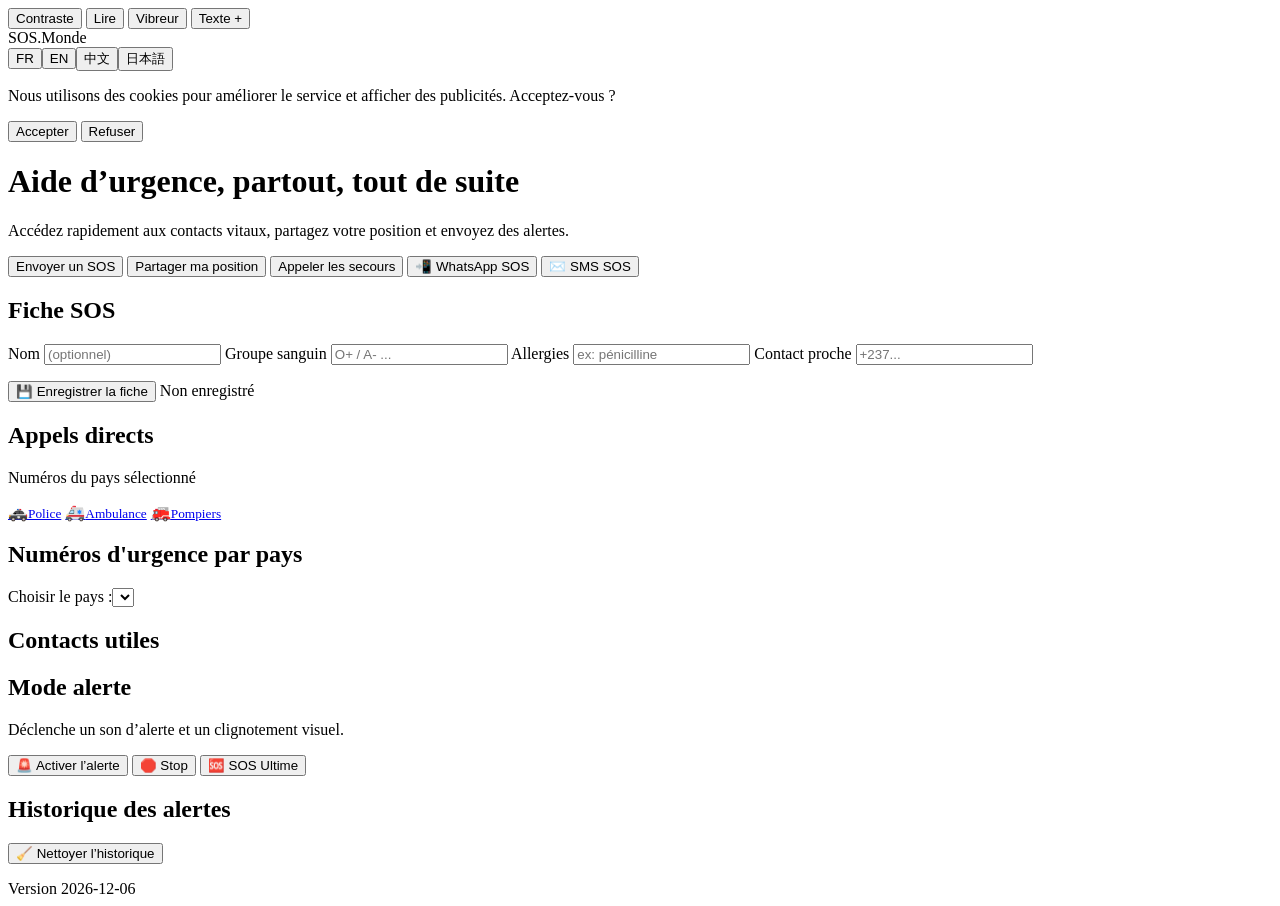
==== commit 22509b12: "Add files via upload" ====
--- a/index.html
+++ b/index.html
@@ -1,82 +1,49 @@
 <!doctype html>
 <html lang="fr">
 <head>
-  <meta charset="utf-8">
-  <meta name="viewport" content="width=device-width,initial-scale=1">
+  <meta charset="utf-8"><meta name="viewport" content="width=device-width,initial-scale=1">
   <title>SOS.Monde – Aide d’urgence</title>
-  <meta name="description" content="PWA d’urgence multilingue pour signaler, alerter et accéder rapidement aux contacts utiles.">
-  <link rel="manifest" href="manifest.json">
-  <meta name="theme-color" content="#ffffff">
-  <link rel="icon" href="assets/img/icon-192.png">
-  <link rel="apple-touch-icon" href="assets/img/icon-192.png">
+  <link rel="manifest" href="manifest.json"><link rel="icon" href="assets/img/icon-192.png">
   <link rel="stylesheet" href="assets/css/styles.css">
-  <script>window.SOS={ads:{client:"ca-pub-XXXXXXXXXXXXXXXX",slots:{header:"0000000000",inline:"0000000001"}}};</script>
 </head>
 <body>
-  <div class="a11ybar" id="a11ybar" role="region" aria-label="Options d’accessibilité">
-    <button id="a11y-contrast" title="Contraste élevé">Contraste</button>
-    <button id="a11y-tts" title="Lecture vocale">Lire</button>
-    <button id="a11y-vibe" title="Vibration test">Vibreur</button>
-    <button id="a11y-font" title="Texte grandi">Texte +</button>
+  <div class="a11ybar" id="a11ybar">
+    <button id="a11y-contrast">Contraste</button>
+    <button id="a11y-tts">Lire</button>
+    <button id="a11y-vibe">Vibreur</button>
+    <button id="a11y-font">Texte +</button>
   </div>
-  <div aria-live="polite" class="visually-hidden" id="live"></div>
-
-  <nav>
-    <div class="inner">
-      <div class="logo">SOS.Monde</div>
-      <div class="langs">
-        <button data-lang="fr">FR</button>
-        <button data-lang="en">EN</button>
-        <button data-lang="zh">中文</button>
-        <button data-lang="ja">日本語</button>
-      </div>
-    </div>
-  </nav>
-
-  <div class="container focus-ring">
-    <div id="cmp" class="banner" role="region" aria-label="Consentement">
-      <p id="cmp-text">Nous utilisons des cookies pour améliorer le service et afficher des publicités. Acceptez-vous ?</p>
-      <p>
-        <button id="cmp-accept">Accepter</button>
-        <button id="cmp-decline">Refuser</button>
-      </p>
-    </div>
-
-    <div class="ads" id="ad-header">Espace pub (header)</div>
-
+  <nav><div class="inner"><div class="logo">SOS.Monde</div>
+    <div class="langs"><button data-lang="fr">FR</button><button data-lang="en">EN</button><button data-lang="zh">中文</button><button data-lang="ja">日本語</button></div>
+  </div></nav>
+  <div class="container">
+    <div id="cmp" class="card"><p id="cmp-text">Nous utilisons des cookies pour améliorer le service et afficher des publicités. Acceptez-vous ?</p>
+      <p><button id="cmp-accept">Accepter</button> <button id="cmp-decline">Refuser</button></p></div>
     <div class="card">
       <h1 data-i18n="headline">Aide d’urgence, partout, tout de suite</h1>
       <p data-i18n="tagline">Accédez rapidement aux contacts vitaux, partagez votre position et envoyez des alertes.</p>
-
-      <div class="card">
-        <h2 data-i18n="quickActions">Actions rapides</h2>
-        <p>
-          <button id="btn-sos" class="button" data-i18n="btnSOS">Envoyer un SOS</button>
-          <button id="btn-location" class="button" data-i18n="btnLocation">Partager ma position</button>
-          <button id="btn-call" class="button" data-i18n="btnCall">Appeler les secours</button>
-          <button id="btn-whatsapp" class="button" data-i18n="btnWhatsApp">📲 WhatsApp SOS</button>
-          <button id="btn-sms" class="button" data-i18n="btnSMS">✉️ SMS SOS</button>
-        </p>
-        <p id="out"></p>
-      </div>
+      <p>
+        <button id="btn-sos" class="button" data-i18n="btnSOS">Envoyer un SOS</button>
+        <button id="btn-location" class="button" data-i18n="btnLocation">Partager ma position</button>
+        <button id="btn-call" class="button" data-i18n="btnCall">Appeler les secours</button>
+        <button id="btn-whatsapp" class="button" data-i18n="btnWhatsApp">📲 WhatsApp SOS</button>
+        <button id="btn-sms" class="button" data-i18n="btnSMS">✉️ SMS SOS</button>
+      </p>
+      <p id="out"></p>
     </div>
-
     <div class="grid">
       <div class="card" id="profile-card">
-        <h2 class="section-title">Fiche SOS</h2>
-        <p class="muted">Ces informations (localStorage) peuvent être incluses dans vos messages SOS.</p>
+        <h2>Fiche SOS</h2>
         <div class="form">
           <label>Nom <input id="p-name" type="text" placeholder="(optionnel)"></label>
           <label>Groupe sanguin <input id="p-blood" type="text" placeholder="O+ / A- ..."></label>
           <label>Allergies <input id="p-allergy" type="text" placeholder="ex: pénicilline"></label>
-          <label>Contact proche (WhatsApp/SMS) <input id="p-ice" type="tel" placeholder="+237..."></label>
+          <label>Contact proche <input id="p-ice" type="tel" placeholder="+237..."></label>
         </div>
         <p><button class="button" id="save-profile">💾 Enregistrer la fiche</button> <span id="save-status" class="badge">Non enregistré</span></p>
       </div>
-
       <div class="card" id="big-buttons">
-        <h2 class="section-title">Appels directs</h2>
-        <p class="muted">Numéros du pays sélectionné</p>
+        <h2>Appels directs</h2><p class="muted">Numéros du pays sélectionné</p>
         <div class="bigbtns">
           <a id="call-police" class="bigbtn" href="#"><span>🚓</span><small>Police</small></a>
           <a id="call-ambulance" class="bigbtn" href="#"><span>🚑</span><small>Ambulance</small></a>
@@ -84,54 +51,30 @@
         </div>
       </div>
     </div>
-
     <div class="card">
-      <h2 class="section-title">Numéros d'urgence par pays</h2>
-      <p><label for="countrySel">Choisir le pays :</label>
-      <select id="countrySel"></select></p>
+      <h2>Numéros d'urgence par pays</h2>
+      <p><label for="countrySel">Choisir le pays :</label><select id="countrySel"></select></p>
       <div id="nums"></div>
     </div>
-
     <div class="card" id="contacts-card">
-      <h2 class="section-title">Contacts utiles</h2>
-      <div id="contacts-list" class="contactlist"></div>
+      <h2>Contacts utiles</h2><div id="contacts-list" class="contactlist"></div>
     </div>
-
     <div class="card" id="alert-card">
-      <h2 class="section-title">Mode alerte</h2>
-      <p class="muted">Déclenche un son d’alerte et un clignotement visuel pour attirer l’attention.</p>
-      <p>
-        <button id="btn-alert-on" class="button">🚨 Activer l’alerte</button>
-        <button id="btn-alert-off" class="button">🛑 Stop</button>
-        <button id="btn-ultimate" class="button">🆘 SOS Ultime</button>
-      </p>
+      <h2>Mode alerte</h2><p class="muted">Déclenche un son d’alerte et un clignotement visuel.</p>
+      <p><button id="btn-alert-on" class="button">🚨 Activer l’alerte</button>
+         <button id="btn-alert-off" class="button">🛑 Stop</button>
+         <button id="btn-ultimate" class="button">🆘 SOS Ultime</button></p>
       <audio id="siren" loop></audio>
     </div>
-
     <div class="card" id="journal-card">
-      <h2 class="section-title">Historique des alertes</h2>
-      <div id="journal"></div>
+      <h2>Historique des alertes</h2><div id="journal"></div>
       <p><button id="journal-clear" class="button">🧹 Nettoyer l’historique</button></p>
     </div>
-
-    <div class="ads" id="ad-inline">Espace pub (inline)</div>
-
-    <footer>
-      <div>Propriété intellectuelle de <strong>BIBI ONDOUA</strong> – contact : <a href="mailto:b.ondoua00@gmail.com">b.ondoua00@gmail.com</a></div>
-      <div><a href="ads.txt">ads.txt</a> · <a href="robots.txt">robots.txt</a> · <a href="sitemap.xml">sitemap</a></div>
-      <div>Version <span id="ver"></span></div>
-    </footer>
+    <footer><div>Version <span id="ver"></span></div></footer>
   </div>
-
   <script src="assets/js/i18n.js"></script>
   <script src="assets/js/emergency.js"></script>
   <script src="assets/js/country-flags.js"></script>
   <script src="assets/js/app.js"></script>
-  <script>
-    if ('serviceWorker' in navigator) {
-      window.addEventListener('load', () => navigator.serviceWorker.register('sw.js'));
-    }
-    document.getElementById('ver').textContent = new Date().toISOString().slice(0,10);
-  </script>
-</body>
-</html>
+  <script>if('serviceWorker'in navigator){window.addEventListener('load',()=>navigator.serviceWorker.register('sw.js'));}document.getElementById('ver').textContent=new Date().toISOString().slice(0,10);</script>
+</body></html>
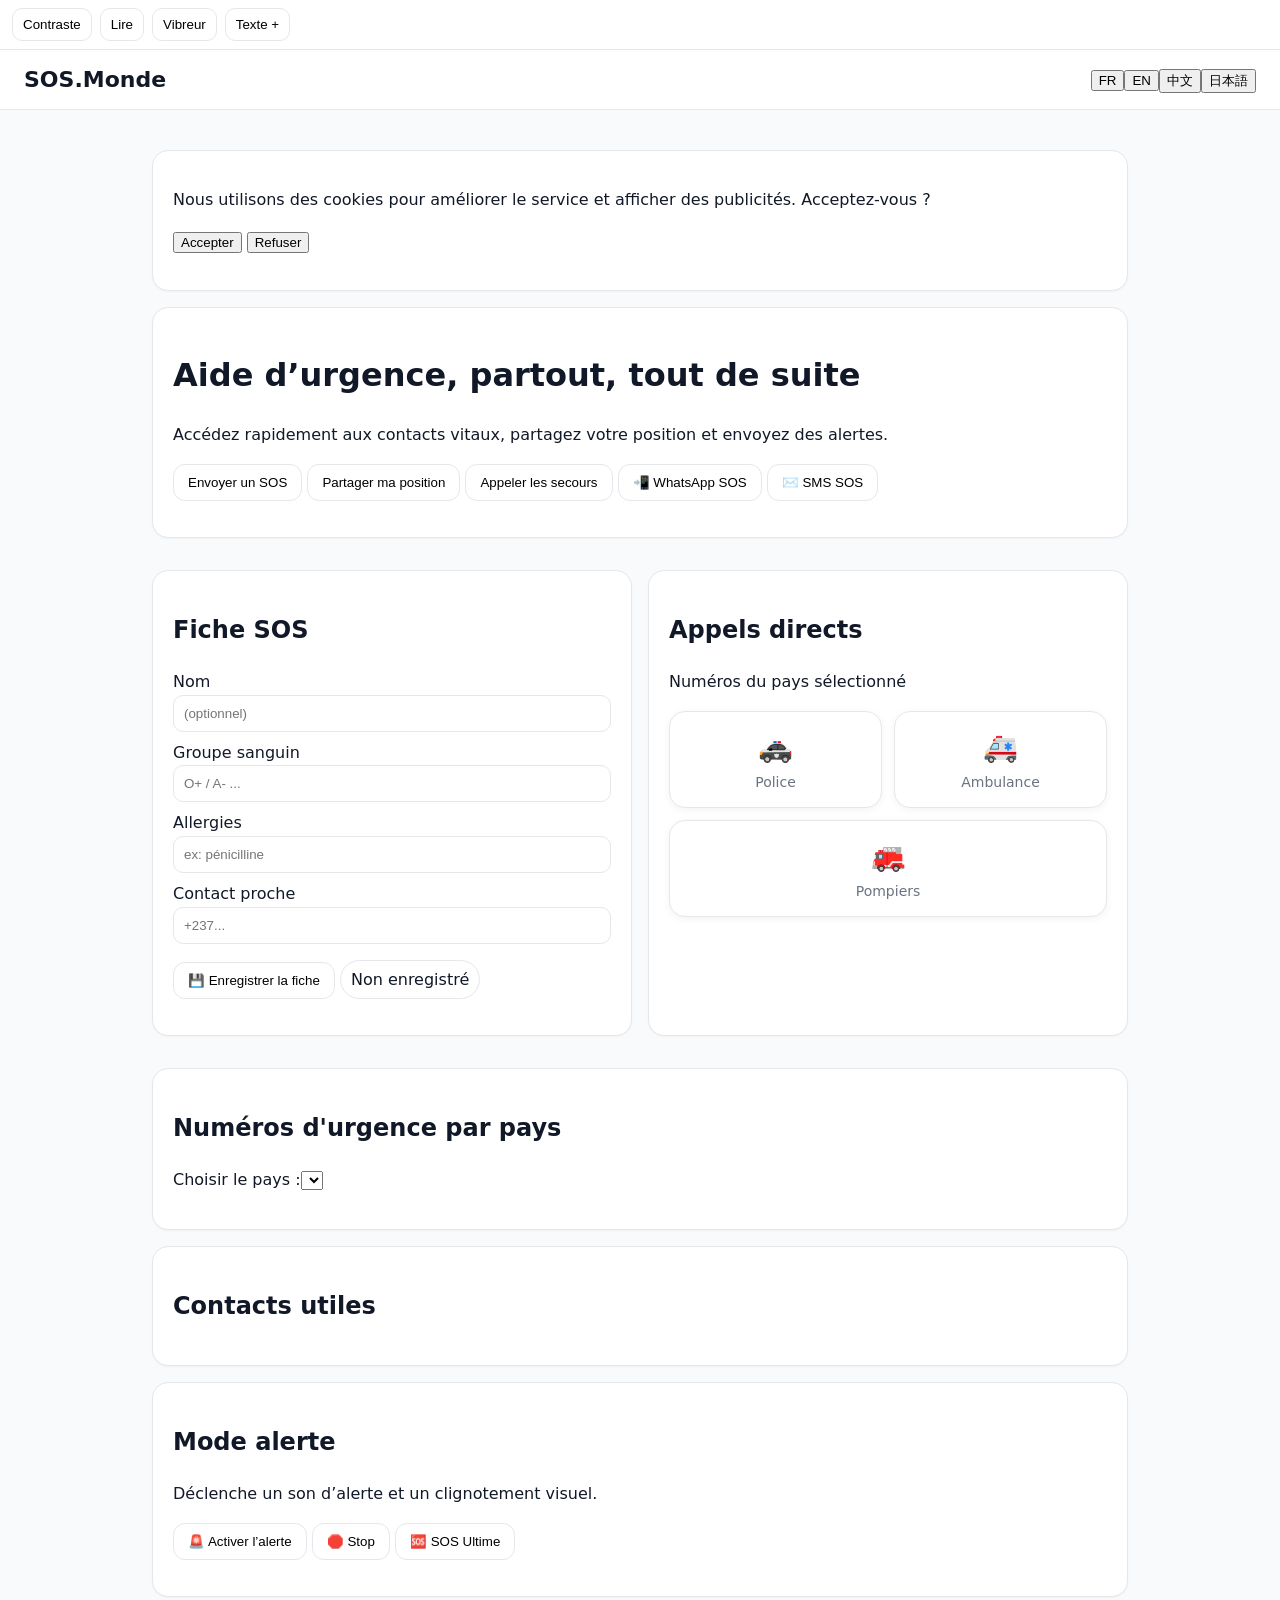
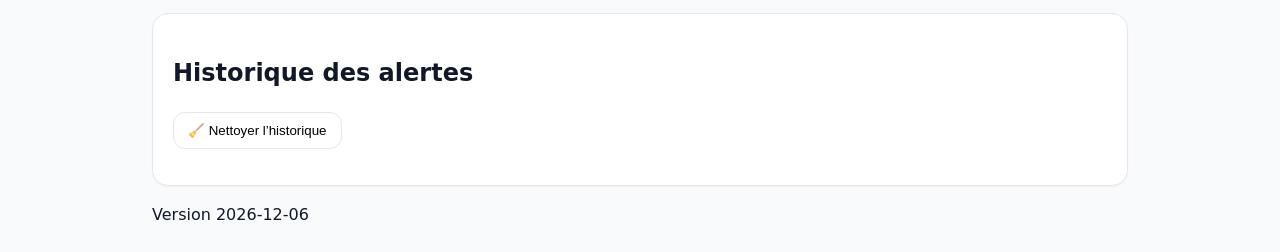
==== commit 52ac0f80: "Update index.html" ====
--- a/index.html
+++ b/index.html
@@ -1,8 +1,14 @@
 <!doctype html>
 <html lang="fr">
-<head>
+<head><!-- Google AdSense global (obligatoire pour validation) -->
+<script async src="https://pagead2.googlesyndication.com/pagead/js/adsbygoogle.js?client=ca-pub-2127913069931786"
+  crossorigin="anonymous"></script>
+
   <meta charset="utf-8"><meta name="viewport" content="width=device-width,initial-scale=1">
-  <title>SOS.Monde – Aide d’urgence</title>
+  <title>SOS.Monde – Aide d’urgence</title> <!-- Google AdSense global (obligatoire pour validation) -->
+<script async src="https://pagead2.googlesyndication.com/pagead/js/adsbygoogle.js?client=ca-pub-2127913069931786"
+  crossorigin="anonymous"></script>
+
   <link rel="manifest" href="manifest.json"><link rel="icon" href="assets/img/icon-192.png">
   <link rel="stylesheet" href="assets/css/styles.css">
 </head>
@@ -77,4 +83,7 @@
   <script src="assets/js/country-flags.js"></script>
   <script src="assets/js/app.js"></script>
   <script>if('serviceWorker'in navigator){window.addEventListener('load',()=>navigator.serviceWorker.register('sw.js'));}document.getElementById('ver').textContent=new Date().toISOString().slice(0,10);</script>
-</body></html>
+</body></html> <!-- Google AdSense global (obligatoire pour validation) -->
+<script async src="https://pagead2.googlesyndication.com/pagead/js/adsbygoogle.js?client=ca-pub-2127913069931786"
+  crossorigin="anonymous"></script>
+
--- a/assets/css/styles.css
+++ b/assets/css/styles.css
@@ -0,0 +1,32 @@
+:root{--bg:#f9fafb;--fg:#111827;--muted:#6b7280;--card:#fff;--border:#e5e7eb}
+*{box-sizing:border-box}html,body{margin:0;padding:0}
+body{font-family:system-ui,-apple-system,Segoe UI,Roboto,Ubuntu,Arial;background:var(--bg);color:var(--fg);line-height:1.6}
+.container{max-width:1024px;margin:0 auto;padding:24px}
+nav{position:sticky;top:0;background:var(--card);border-bottom:1px solid var(--border)}
+nav .inner{display:flex;align-items:center;justify-content:space-between;gap:12px;padding:12px 24px}
+.logo{font-weight:800;font-size:22px}
+.card{background:var(--card);border:1px solid var(--border);border-radius:16px;padding:20px;box-shadow:0 1px 2px rgba(0,0,0,.04);margin:16px 0}
+.button{display:inline-flex;align-items:center;gap:8px;padding:10px 14px;border:1px solid var(--border);border-radius:12px;background:#fff;cursor:pointer}
+.badge{display:inline-flex;align-items:center;gap:6px;padding:6px 10px;border:1px solid var(--border);border-radius:999px;background:#fff}
+.grid{display:grid;grid-template-columns:1fr 1fr;gap:16px}
+@media (max-width:900px){.grid{grid-template-columns:1fr}}
+.form label{display:block;margin:8px 0}
+.form input{width:100%;padding:10px;border:1px solid var(--border);border-radius:10px}
+.bigbtns{display:flex;gap:12px;flex-wrap:wrap}
+.bigbtn{flex:1 1 150px;display:flex;flex-direction:column;align-items:center;justify-content:center;border:1px solid var(--border);border-radius:16px;padding:14px 12px;background:#fff;text-decoration:none;color:inherit;box-shadow:0 2px 8px rgba(0,0,0,.05)}
+.bigbtn span{font-size:28px}.bigbtn small{font-size:14px;color:var(--muted)}
+.country-select{position:relative;max-width:520px;margin:12px 0}
+.country-select .cs-trigger{display:flex;align-items:center;gap:10px;padding:12px 14px;border:1px solid var(--border);border-radius:12px;background:#fff;cursor:pointer}
+.country-select .flag{width:24px;height:18px;border-radius:3px;object-fit:cover;border:1px solid #e5e7eb;background:#f3f4f6}
+.country-select .cs-list{position:absolute;z-index:30;top:calc(100% + 6px);left:0;right:0;max-height:320px;overflow:auto;background:#fff;border:1px solid var(--border);border-radius:12px;box-shadow:0 8px 24px rgba(0,0,0,.08);display:none}
+.country-select.open .cs-list{display:block}
+.country-select .cs-search{padding:10px;border-bottom:1px solid var(--border);background:#fff}
+.country-select .cs-item{display:flex;align-items:center;gap:10px;padding:10px 14px;cursor:pointer}
+.flash-on{animation:flashBg .6s linear infinite}@keyframes flashBg{0%{background:#fff}50%{background:#ffccd5}100%{background:#fff}}
+#journal .item{border-bottom:1px solid var(--border);padding:8px 0}
+#journal .meta{font-size:12px;color:var(--muted)}
+.a11ybar{position:sticky;top:0;z-index:40;display:flex;gap:8px;align-items:center;padding:8px 12px;background:#fff;border-bottom:1px solid var(--border)}
+.a11ybar button{display:inline-flex;align-items:center;gap:8px;border:1px solid var(--border);background:#fff;padding:8px 10px;border-radius:10px;cursor:pointer}
+.high-contrast{--bg:#000;--fg:#fff;--card:#000;--border:#333;--muted:#ddd}
+.high-contrast body,.high-contrast .card,.high-contrast nav,.high-contrast .a11ybar{background:#000;color:#fff}
+.high-contrast a{color:#60a5fa}.large-text{font-size:18px}
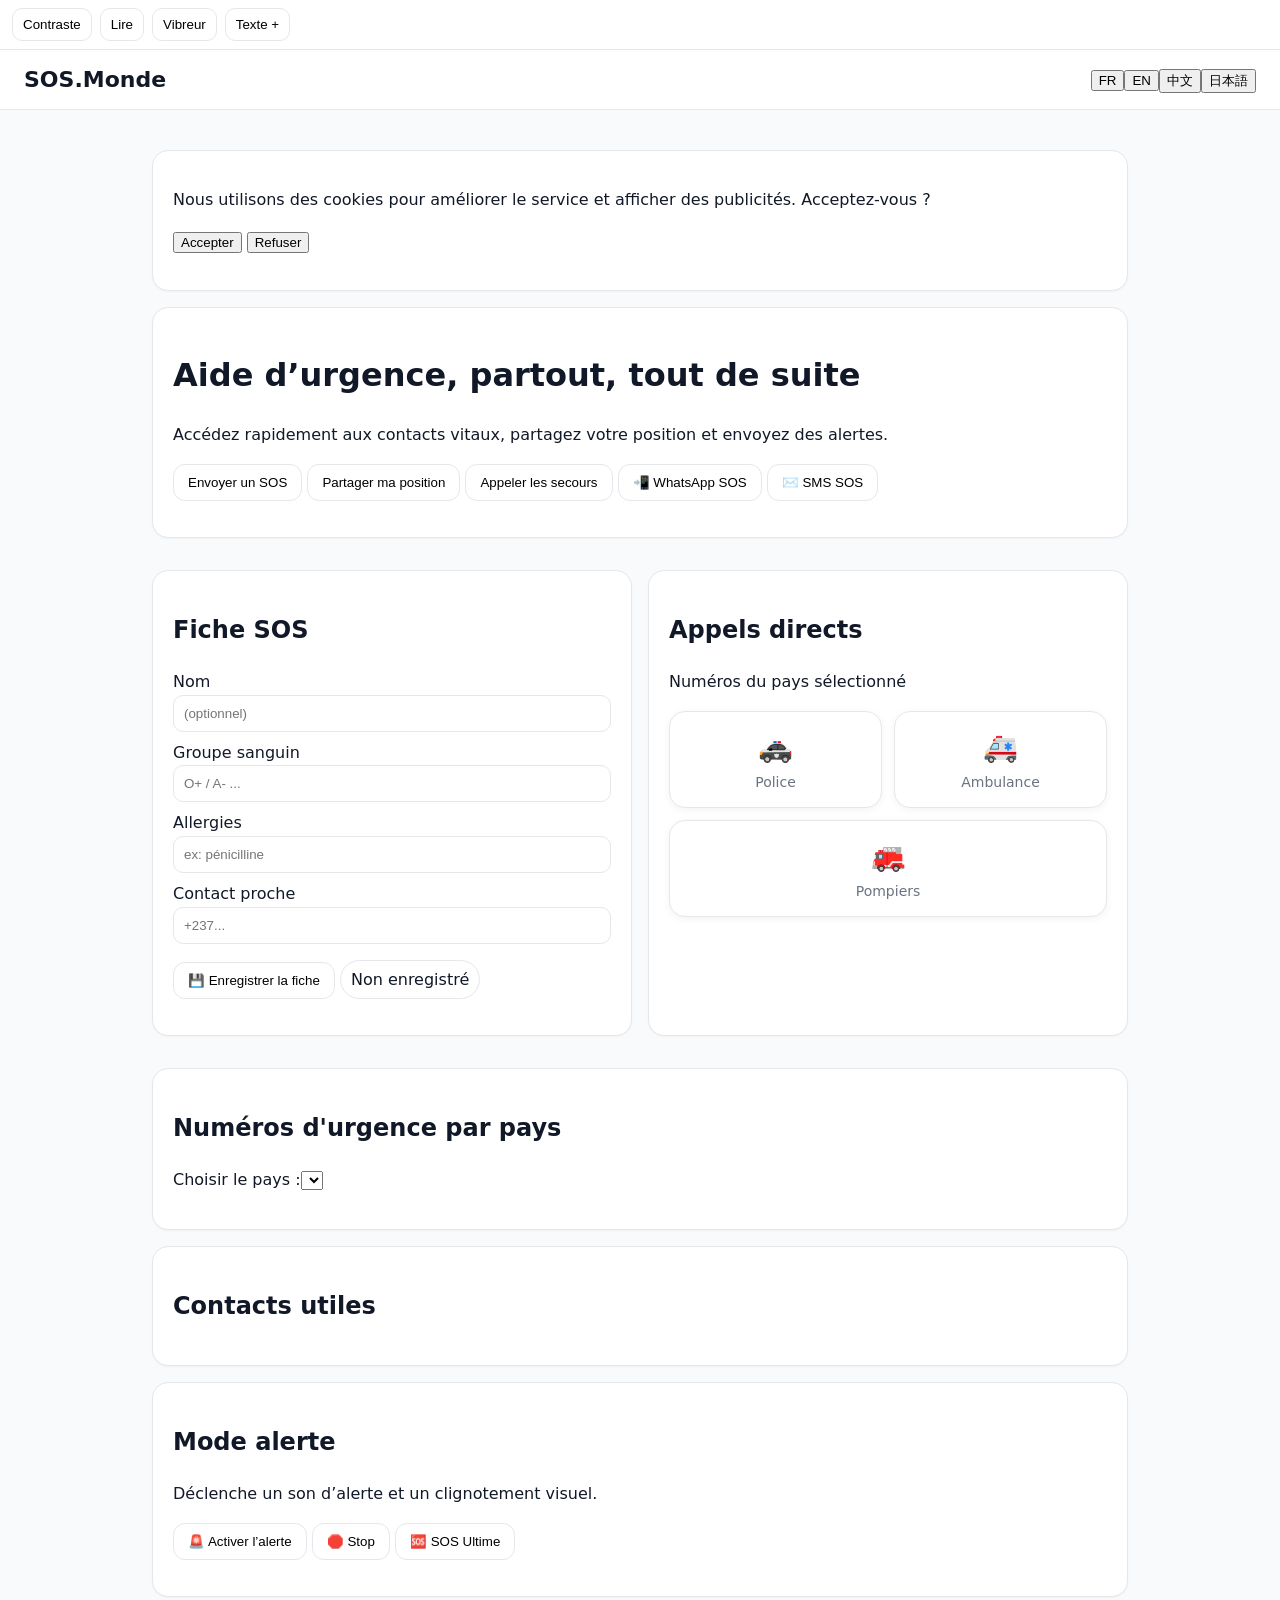
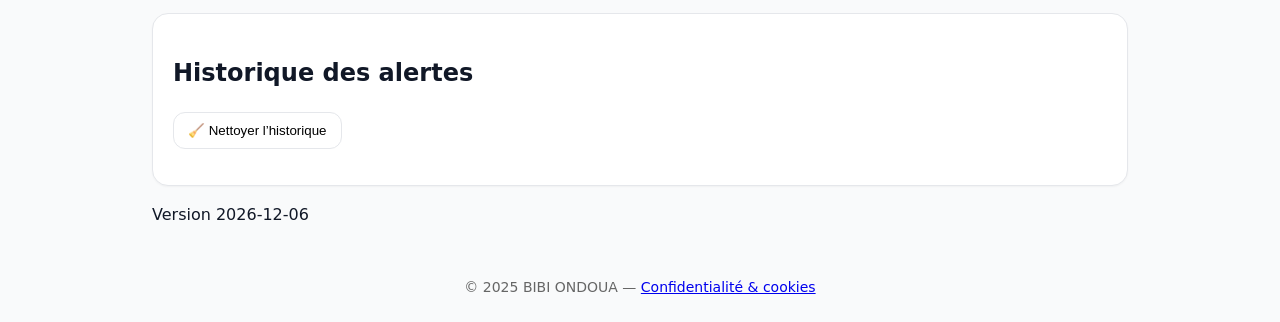
==== commit f95e8dab: "Update index.html" ====
--- a/index.html
+++ b/index.html
@@ -85,5 +85,9 @@
   <script>if('serviceWorker'in navigator){window.addEventListener('load',()=>navigator.serviceWorker.register('sw.js'));}document.getElementById('ver').textContent=new Date().toISOString().slice(0,10);</script>
 </body></html> <!-- Google AdSense global (obligatoire pour validation) -->
 <script async src="https://pagead2.googlesyndication.com/pagead/js/adsbygoogle.js?client=ca-pub-2127913069931786"
-  crossorigin="anonymous"></script>
+  crossorigin="anonymous"></script> 
+<footer style="margin:24px 0; text-align:center; font-size:14px; color:#666">
+  © 2025 BIBI ONDOUA — <a href="./privacy.html">Confidentialité & cookies</a>
+</footer>
 
+
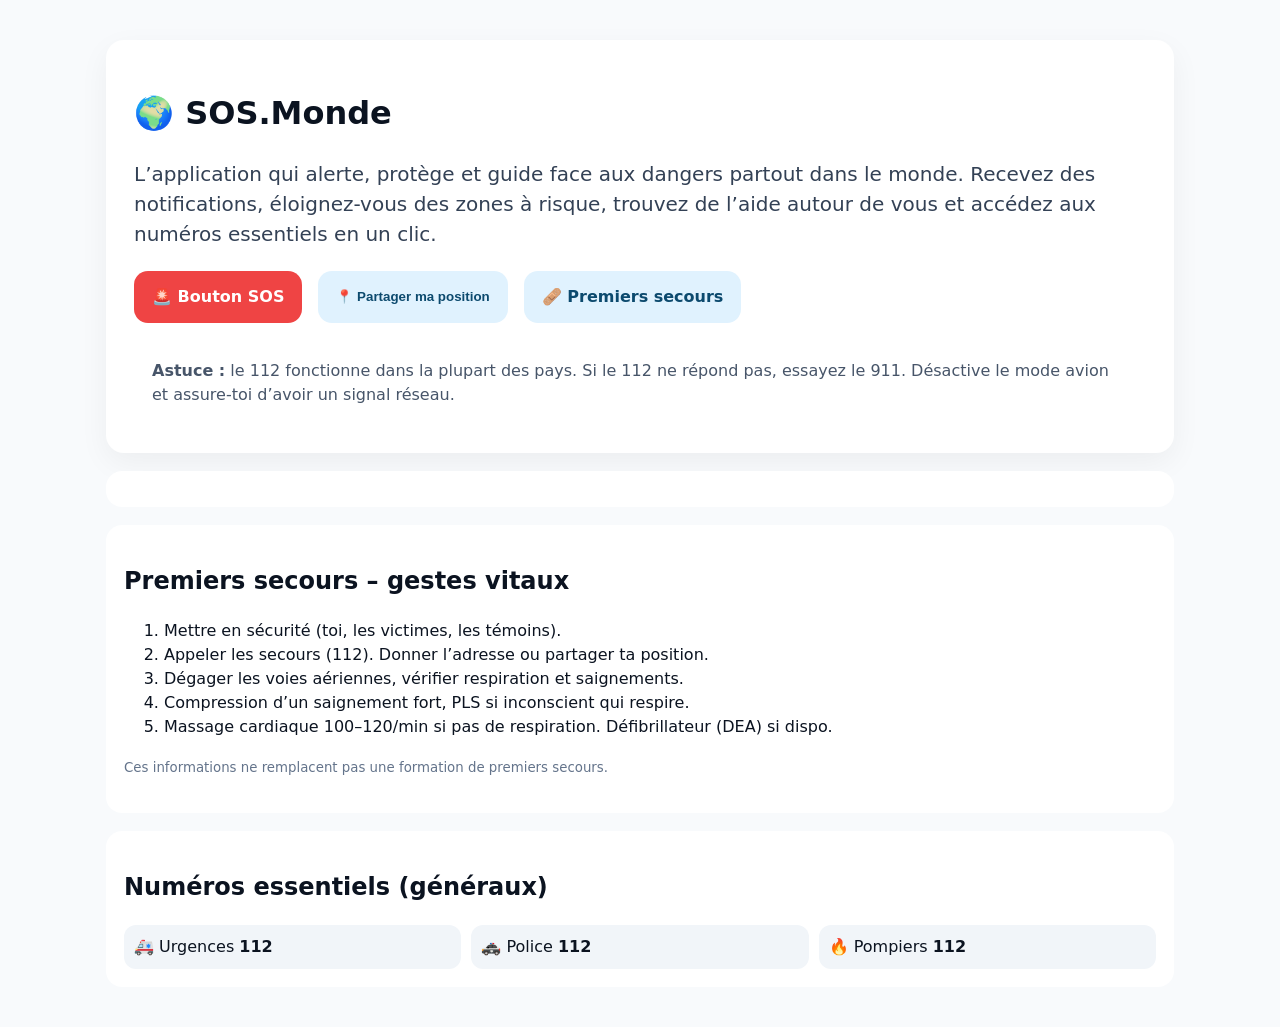
==== commit e117592b: "deploy: ajout index.html + staticwebapp.config.json (public)" ====
--- a/index.html
+++ b/index.html
@@ -1,93 +1,187 @@
-<!doctype html>
+﻿<!doctype html>
 <html lang="fr">
-<head><!-- Google AdSense global (obligatoire pour validation) -->
-<script async src="https://pagead2.googlesyndication.com/pagead/js/adsbygoogle.js?client=ca-pub-2127913069931786"
-  crossorigin="anonymous"></script>
+<head>
+  <meta charset="utf-8" />
+  <meta name="viewport" content="width=device-width,initial-scale=1" />
+  <title>SOS.Monde – L’application qui sauve des vies</title>
+  <meta name="description"
+        content="SOS.Monde alerte, protège et guide face aux dangers partout dans le monde. Bouton SOS, partage de position, premiers secours, numéros utiles." />
+  <link rel="canonical" href="https://sos-monde.com/" />
 
-  <meta charset="utf-8"><meta name="viewport" content="width=device-width,initial-scale=1">
-  <title>SOS.Monde – Aide d’urgence</title> <!-- Google AdSense global (obligatoire pour validation) -->
-<script async src="https://pagead2.googlesyndication.com/pagead/js/adsbygoogle.js?client=ca-pub-2127913069931786"
-  crossorigin="anonymous"></script>
+  <!-- PWA -->
+  <meta name="theme-color" content="#0ea5e9" />
+  <link rel="manifest" href="/manifest.webmanifest">
+  <link rel="icon" href="/icons/icon-192.png" sizes="192x192">
+  <link rel="apple-touch-icon" href="/icons/icon-192.png">
 
-  <link rel="manifest" href="manifest.json"><link rel="icon" href="assets/img/icon-192.png">
-  <link rel="stylesheet" href="assets/css/styles.css">
+  <!-- Open Graph (partage) -->
+  <meta property="og:title" content="SOS.Monde – L’application qui sauve des vies">
+  <meta property="og:description" content="Bouton SOS, partage de position, premiers secours et numéros utiles, partout dans le monde.">
+  <meta property="og:url" content="https://sos-monde.com/">
+  <meta property="og:type" content="website">
+
+  <style>
+    :root{--c:#0ea5e9;--c2:#0369a1;--bg:#f8fafc}
+    *{box-sizing:border-box}
+    body{margin:0;font:16px/1.5 system-ui,Segoe UI,Roboto,Arial;background:var(--bg);color:#0b1320}
+    .wrap{max-width:1100px;margin:40px auto;padding:0 16px}
+    .hero{background:white;border-radius:18px;box-shadow:0 10px 30px rgba(2,6,23,.05);padding:28px}<!-- PRESENTATION -->
+<section class="card fade-in" id="presentation" style="margin-top:16px">
+  <h2 style="margin:0 0 8px">Pourquoi SOS.Monde ?</h2>
+  <p class="muted" style="margin:0">
+    Chaque minute compte. SOS.Monde rassemble en un seul endroit un bouton SOS, le partage de position,
+    des gestes de premiers secours et les numéros essentiels. Pas de compte, gratuit, pensé pour fonctionner
+    partout et vite.
+  </p>
+</section>
+
+<section class="grid fade-in" style="margin-top:12px">
+  <div class="card">
+    <div class="num">🚨 Appel SOS immédiat</div>
+    <p class="muted">112 par défaut (911 si tu es en Amérique du Nord). Un réflexe simple qui peut tout changer.</p>
+  </div>
+  <div class="card">
+    <div class="num">📍 Partage de position</div>
+    <p class="muted">Envoie ta localisation à un proche ou aux secours en quelques secondes.</p>
+  </div>
+  <div class="card">
+    <div class="num">🩹 Gestes vitaux</div>
+    <p class="muted">Des instructions claires pour agir sans paniquer : sécurité, PLS, massage cardiaque, etc.</p>
+  </div>
+  <div class="card">
+    <div class="num">☎️ Numéros utiles</div>
+    <p class="muted">Accès rapide aux numéros essentiels depuis n’importe où.</p>
+  </div>
+</section>
+
+<section class="card fade-in" style="margin-top:12px">
+  <h3 style="margin:0 0 8px">Nos engagements</h3>
+  <ul class="muted" style="margin:0;padding-left:18px">
+    <li>🔒 <b>Vie privée</b> : pas de compte, pas de profil, pas de revente de données.</li>
+    <li>📲 <b>Gratuit & installable</b> comme une appli (PWA) sur iOS/Android/desktop.</li>
+    <li>🌍 <b>Accessible partout</b> : rapide, lisible, fonctionne même avec peu de réseau.</li>
+  </ul>
+</section>
+
+<section class="card fade-in" style="margin-top:12px">
+  <h3 style="margin:0 0 8px">Comment ça marche ?</h3>
+  <ol class="muted" style="margin:0;padding-left:18px">
+    <li>Installe l’appli pour un accès direct (bouton ci-dessous).</li>
+    <li>Ajoute un raccourci sur l’écran d’accueil.</li>
+    <li>Partage l’appli autour de toi : famille, amis, collègues.</li>
+  </ol>
+  <div style="margin-top:12px;display:flex;gap:10px;flex-wrap:wrap">
+    <button id="ctaInstall" class="btn btn-install">Installer l’appli</button>
+    <a class="btn btn-outline" href="#premiers-secours">Voir les gestes vitaux</a>
+  </div>
+</section>
+
+<section class="card fade-in" style="margin-top:12px">
+  <h3 style="margin:0 0 8px">Rejoins le mouvement</h3>
+  <p class="muted" style="margin:0">
+    SOS.Monde est un réflexe simple à partager en famille, entre amis, dans une équipe, une association ou une entreprise.
+    Ensemble, on gagne des minutes qui sauvent des vies.
+  </p>
+</section>
+
+<script>
+  // Relier le bouton de cette section au bouton d’installation de l’en-tête (s’il existe)
+  document.getElementById('ctaInstall')?.addEventListener('click', () => {
+    document.getElementById('installBtn')?.click();
+  });
+</script>
+
+    h1{font-size:clamp(28px,4vw,40px);margin:0 0 10px}
+    p.lead{font-size:clamp(16px,2.3vw,20px);color:#334155;margin:0 0 22px}
+    .btns{display:flex;gap:16px;flex-wrap:wrap}
+    .btn{display:inline-flex;align-items:center;gap:10px;padding:14px 18px;border-radius:14px;border:none;cursor:pointer;font-weight:700;text-decoration:none}
+    .btn.sos{background:#ef4444;color:#fff}
+    .btn.loc,.btn.first{background:#e0f2fe;color:#0c4a6e}
+    .card{background:white;border-radius:16px;padding:18px;margin-top:18px}
+    .muted{color:#475569}
+    .numlist{display:grid;grid-template-columns:repeat(auto-fit,minmax(220px,1fr));gap:10px;margin-top:10px}
+    .num{background:#f1f5f9;border-radius:12px;padding:10px}
+    small{color:#64748b}
+  </style>
 </head>
 <body>
-  <div class="a11ybar" id="a11ybar">
-    <button id="a11y-contrast">Contraste</button>
-    <button id="a11y-tts">Lire</button>
-    <button id="a11y-vibe">Vibreur</button>
-    <button id="a11y-font">Texte +</button>
-  </div>
-  <nav><div class="inner"><div class="logo">SOS.Monde</div>
-    <div class="langs"><button data-lang="fr">FR</button><button data-lang="en">EN</button><button data-lang="zh">中文</button><button data-lang="ja">日本語</button></div>
-  </div></nav>
-  <div class="container">
-    <div id="cmp" class="card"><p id="cmp-text">Nous utilisons des cookies pour améliorer le service et afficher des publicités. Acceptez-vous ?</p>
-      <p><button id="cmp-accept">Accepter</button> <button id="cmp-decline">Refuser</button></p></div>
-    <div class="card">
-      <h1 data-i18n="headline">Aide d’urgence, partout, tout de suite</h1>
-      <p data-i18n="tagline">Accédez rapidement aux contacts vitaux, partagez votre position et envoyez des alertes.</p>
-      <p>
-        <button id="btn-sos" class="button" data-i18n="btnSOS">Envoyer un SOS</button>
-        <button id="btn-location" class="button" data-i18n="btnLocation">Partager ma position</button>
-        <button id="btn-call" class="button" data-i18n="btnCall">Appeler les secours</button>
-        <button id="btn-whatsapp" class="button" data-i18n="btnWhatsApp">📲 WhatsApp SOS</button>
-        <button id="btn-sms" class="button" data-i18n="btnSMS">✉️ SMS SOS</button>
-      </p>
-      <p id="out"></p>
-    </div>
-    <div class="grid">
-      <div class="card" id="profile-card">
-        <h2>Fiche SOS</h2>
-        <div class="form">
-          <label>Nom <input id="p-name" type="text" placeholder="(optionnel)"></label>
-          <label>Groupe sanguin <input id="p-blood" type="text" placeholder="O+ / A- ..."></label>
-          <label>Allergies <input id="p-allergy" type="text" placeholder="ex: pénicilline"></label>
-          <label>Contact proche <input id="p-ice" type="tel" placeholder="+237..."></label>
-        </div>
-        <p><button class="button" id="save-profile">💾 Enregistrer la fiche</button> <span id="save-status" class="badge">Non enregistré</span></p>
+  <div class="wrap">
+    <div class="hero">
+      <h1>🌍 SOS.Monde</h1>
+      <p class="lead">L’application qui alerte, protège et guide face aux dangers partout dans le monde.
+        Recevez des notifications, éloignez-vous des zones à risque, trouvez de l’aide autour de vous et
+        accédez aux numéros essentiels en un clic.</p>
+
+      <div class="btns">
+        <a id="btnSOS" class="btn sos" href="tel:112">🚨 Bouton SOS</a>
+        <button id="btnLoc" class="btn loc">📍 Partager ma position</button>
+        <a href="#premiers-secours" class="btn first">🩹 Premiers secours</a>
       </div>
-      <div class="card" id="big-buttons">
-        <h2>Appels directs</h2><p class="muted">Numéros du pays sélectionné</p>
-        <div class="bigbtns">
-          <a id="call-police" class="bigbtn" href="#"><span>🚓</span><small>Police</small></a>
-          <a id="call-ambulance" class="bigbtn" href="#"><span>🚑</span><small>Ambulance</small></a>
-          <a id="call-fire" class="bigbtn" href="#"><span>🚒</span><small>Pompiers</small></a>
-        </div>
+
+      <div class="card muted">
+        <b>Astuce :</b> le 112 fonctionne dans la plupart des pays. Si le 112 ne répond pas,
+        essayez le 911. Désactive le mode avion et assure-toi d’avoir un signal réseau.
       </div>
     </div>
+
+    <div class="card" id="result" aria-live="polite"></div>
+
+    <div class="card" id="premiers-secours">
+      <h2>Premiers secours – gestes vitaux</h2>
+      <ol>
+        <li>Mettre en sécurité (toi, les victimes, les témoins).</li>
+        <li>Appeler les secours (112). Donner l’adresse ou partager ta position.</li>
+        <li>Dégager les voies aériennes, vérifier respiration et saignements.</li>
+        <li>Compression d’un saignement fort, PLS si inconscient qui respire.</li>
+        <li>Massage cardiaque 100–120/min si pas de respiration. Défibrillateur (DEA) si dispo.</li>
+      </ol>
+      <p class="muted"><small>Ces informations ne remplacent pas une formation de premiers secours.</small></p>
+    </div>
+
     <div class="card">
-      <h2>Numéros d'urgence par pays</h2>
-      <p><label for="countrySel">Choisir le pays :</label><select id="countrySel"></select></p>
-      <div id="nums"></div>
+      <h2>Numéros essentiels (généraux)</h2>
+      <div class="numlist">
+        <div class="num">🚑 Urgences <b>112</b></div>
+        <div class="num">🚓 Police <b>112</b></div>
+        <div class="num">🔥 Pompiers <b>112</b></div>
+      </div>
     </div>
-    <div class="card" id="contacts-card">
-      <h2>Contacts utiles</h2><div id="contacts-list" class="contactlist"></div>
-    </div>
-    <div class="card" id="alert-card">
-      <h2>Mode alerte</h2><p class="muted">Déclenche un son d’alerte et un clignotement visuel.</p>
-      <p><button id="btn-alert-on" class="button">🚨 Activer l’alerte</button>
-         <button id="btn-alert-off" class="button">🛑 Stop</button>
-         <button id="btn-ultimate" class="button">🆘 SOS Ultime</button></p>
-      <audio id="siren" loop></audio>
-    </div>
-    <div class="card" id="journal-card">
-      <h2>Historique des alertes</h2><div id="journal"></div>
-      <p><button id="journal-clear" class="button">🧹 Nettoyer l’historique</button></p>
-    </div>
-    <footer><div>Version <span id="ver"></span></div></footer>
   </div>
-  <script src="assets/js/i18n.js"></script>
-  <script src="assets/js/emergency.js"></script>
-  <script src="assets/js/country-flags.js"></script>
-  <script src="assets/js/app.js"></script>
-  <script>if('serviceWorker'in navigator){window.addEventListener('load',()=>navigator.serviceWorker.register('sw.js'));}document.getElementById('ver').textContent=new Date().toISOString().slice(0,10);</script>
-</body></html> <!-- Google AdSense global (obligatoire pour validation) -->
-<script async src="https://pagead2.googlesyndication.com/pagead/js/adsbygoogle.js?client=ca-pub-2127913069931786"
-  crossorigin="anonymous"></script> 
-<footer style="margin:24px 0; text-align:center; font-size:14px; color:#666">
-  © 2025 BIBI ONDOUA — <a href="./privacy.html">Confidentialité & cookies</a>
-</footer>
 
+  <script>
+    // PWA : enregistre le service worker
+    if ('serviceWorker' in navigator) {
+      navigator.serviceWorker.register('/sw.js').catch(()=>{});
+    }
 
+    // Déterminer automatiquement le meilleur numéro SOS (112 par défaut)
+    (function(){
+      const lang = (navigator.language || '').toLowerCase();
+      const btn = document.getElementById('btnSOS');
+      // si langue US/CA -> 911 (fallback 112 visible dans le texte)
+      if (lang.includes('en-us') || lang.includes('en-ca')) btn.href = 'tel:911';
+    })();
+
+    // Partage de position
+    document.getElementById('btnLoc').addEventListener('click', async () => {
+      const out = document.getElementById('result');
+      if (!navigator.geolocation) { out.textContent = "La géolocalisation n'est pas disponible."; return; }
+      out.textContent = "Obtention de la position…";
+      navigator.geolocation.getCurrentPosition(async (pos)=>{
+        const {latitude:lat, longitude:lon} = pos.coords;
+        const mapLink = `https://maps.google.com/?q=${lat},${lon}`;
+        const text = `Ma position : ${lat.toFixed(5)}, ${lon.toFixed(5)} — ${mapLink}`;
+        if (navigator.share) {
+          try { await navigator.share({title:"Ma position", text, url: mapLink}); out.textContent="Position partagée."; }
+          catch(e){ out.textContent="Partage annulé."; }
+        } else {
+          try { await navigator.clipboard.writeText(text); } catch(_) {}
+          out.innerHTML = `Copié dans le presse-papiers. <a href="${mapLink}" target="_blank" rel="noopener">Ouvrir la carte</a>`;
+        }
+      }, (err)=>{
+        out.textContent = "Impossible d’obtenir la position : " + err.message;
+      }, {enableHighAccuracy:true, timeout:15000});
+    });
+  </script>
+</body>
+</html>
